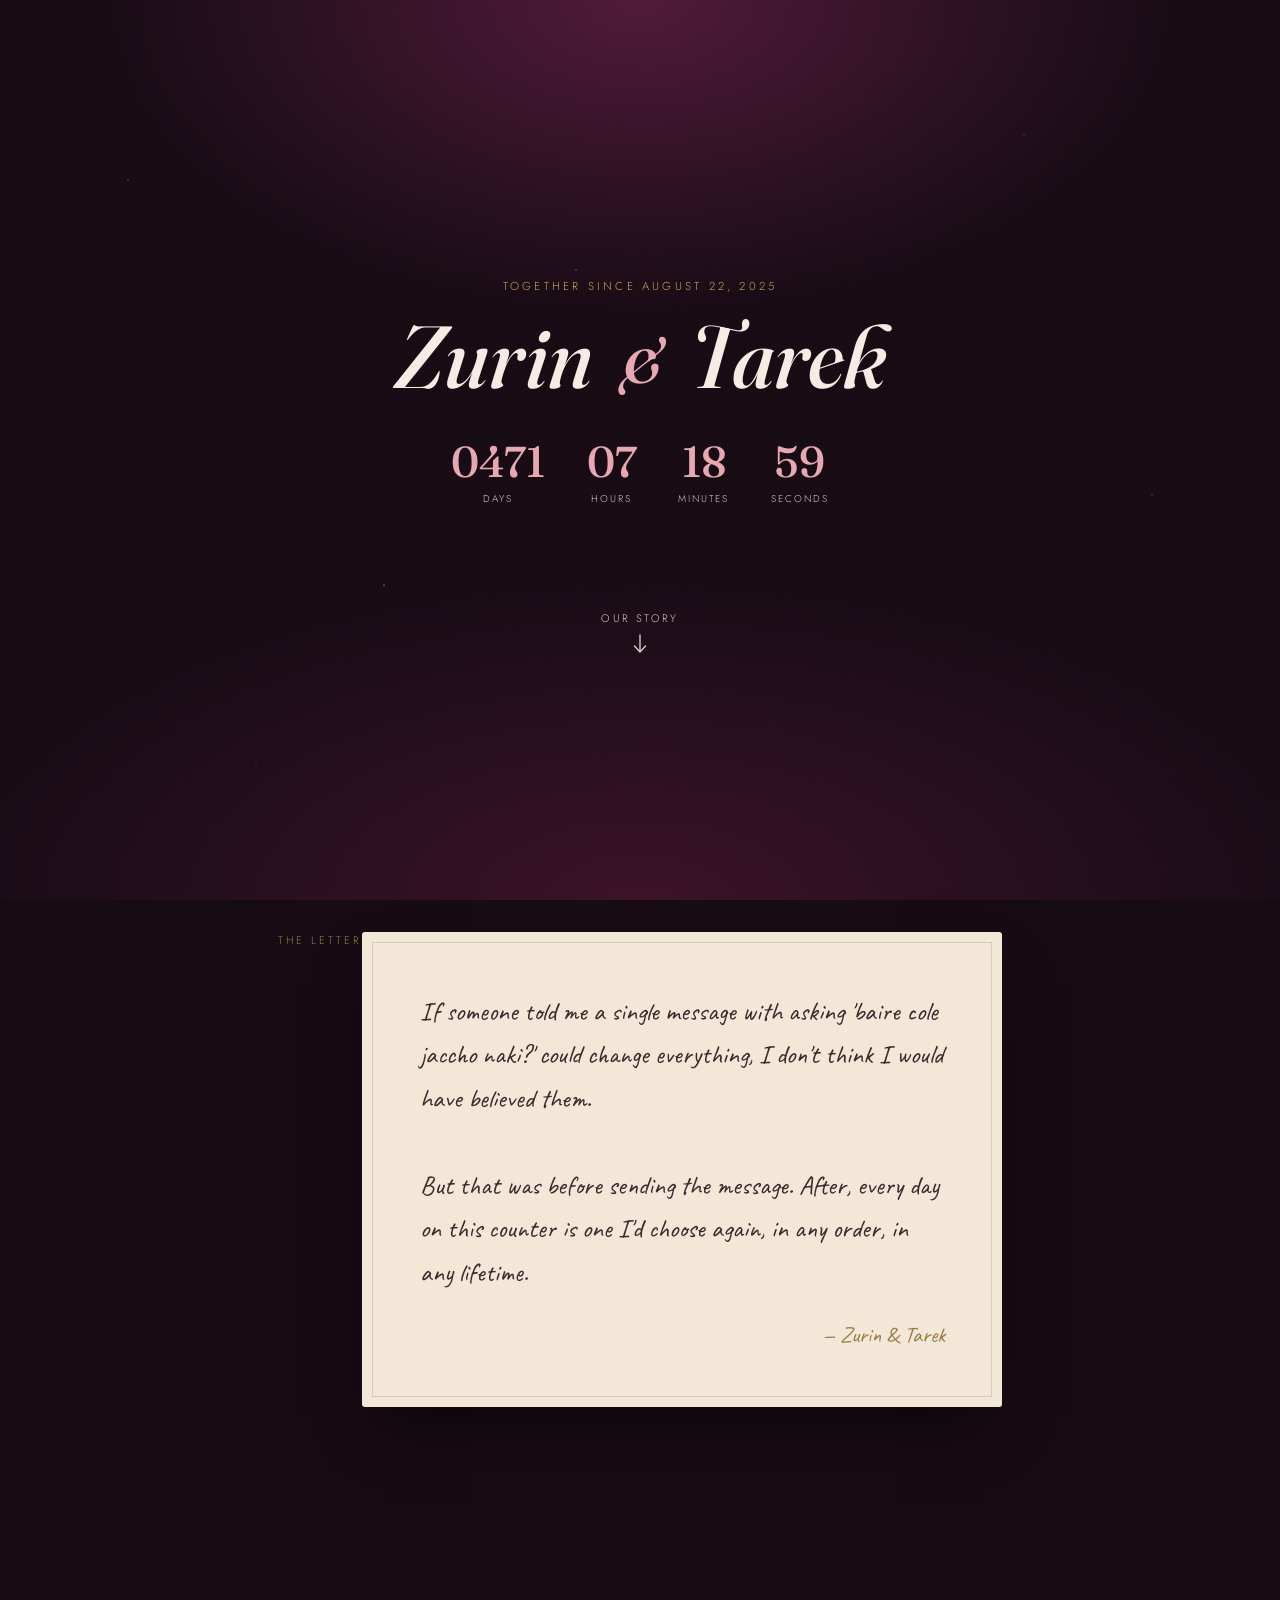
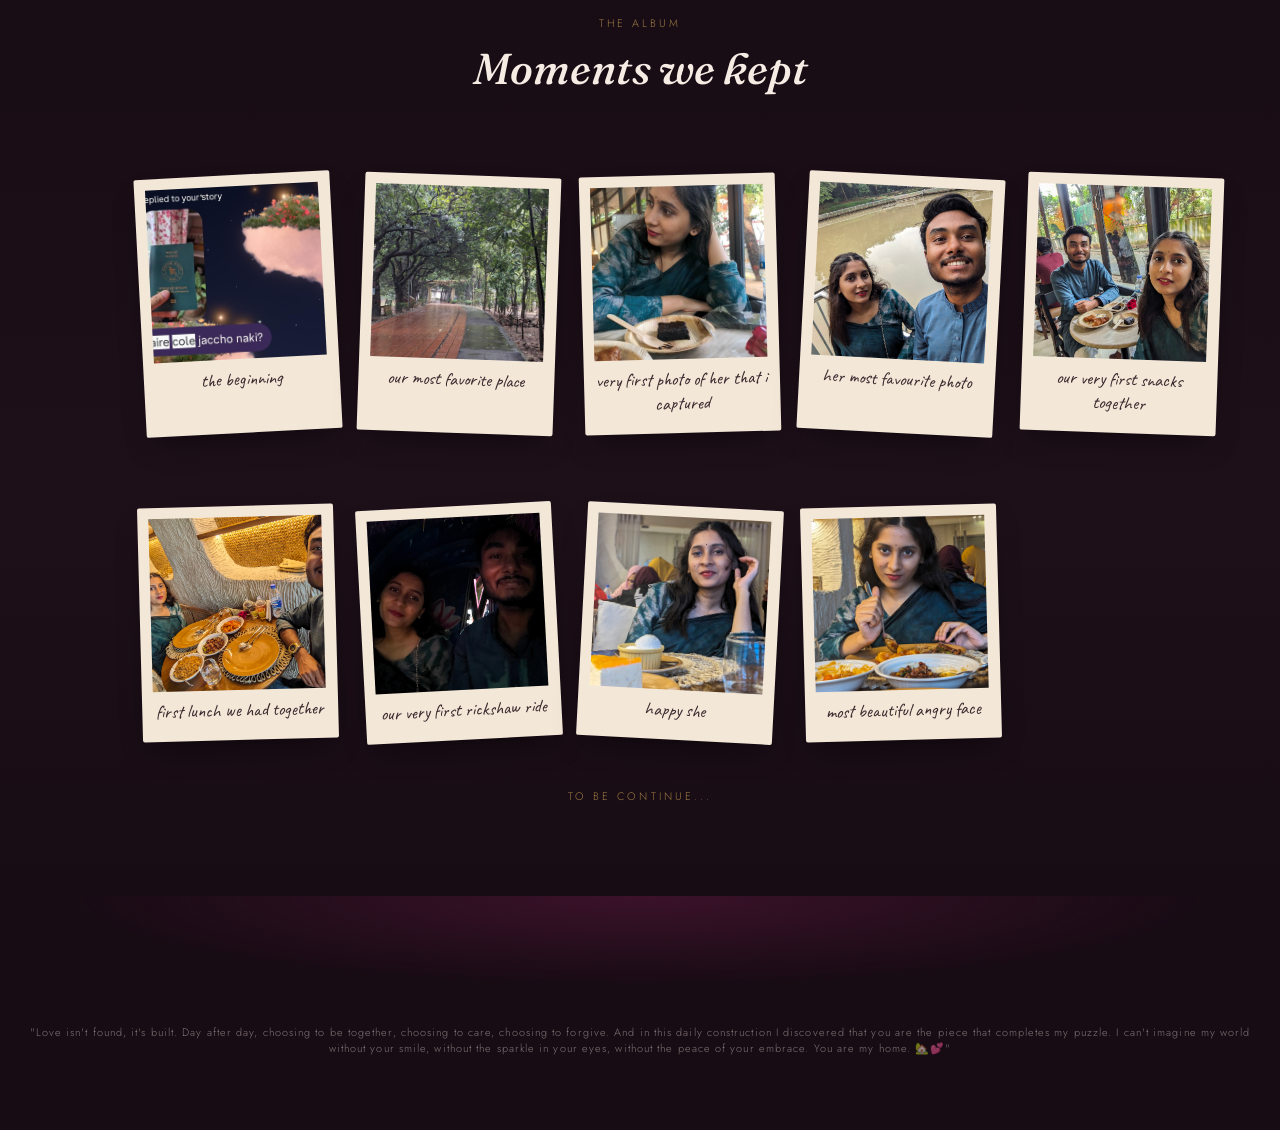
==== index.html @ 138b3806 "Update title and names in index.html" ====
<!doctype html>
<html lang="en">
<head>
<meta charset="UTF-8">
<meta name="viewport" content="width=device-width, initial-scale=1.0, viewport-fit=cover">
<title>Zurin &amp; Tarek — Our Story</title>
<meta name="description" content="">
<meta name="theme-color" content="#1B0E17">

<!-- Open Graph -->
<meta property="og:title" content="Zurin & Tarek — Our Story">
<meta property="og:description" content="">
<meta property="og:type" content="website">

<link rel="preconnect" href="https://fonts.googleapis.com">
<link rel="preconnect" href="https://fonts.gstatic.com" crossorigin>
<link href="https://fonts.googleapis.com/css2?family=Fraunces:ital,opsz,wght@0,9..144,300;0,9..144,500;0,9..144,600;1,9..144,500&family=Caveat:wght@500;600&family=Jost:wght@300;400;500;600&display=swap" rel="stylesheet">

<link rel="icon" href="data:image/svg+xml,<svg xmlns=%22http://www.w3.org/2000/svg%22 viewBox=%220 0 32 32%22><text y=%2224%22 font-size=%2224%22>💌</text></svg>">
<link rel="stylesheet" href="style.css">
</head>
<body>

<div class="grain" aria-hidden="true"></div>

<!-- ============ HERO ============ -->
<header class="hero" id="top">
  <div class="stars" aria-hidden="true"></div>

  <p class="eyebrow">together since <span id="startDateLabel">—</span></p>

  <h1 class="names">
    <span id="name1">Zurin</span>
    <span class="amp" aria-hidden="true">&amp;</span>
    <span id="name2">Tarek</span>
  </h1>

  <div class="counter" id="counter" aria-live="polite" aria-label="time together">
    <div class="counter-unit">
      <span class="counter-num" id="c-days">0000</span>
      <span class="counter-label">days</span>
    </div>
    <div class="counter-unit">
      <span class="counter-num" id="c-hours">00</span>
      <span class="counter-label">hours</span>
    </div>
    <div class="counter-unit">
      <span class="counter-num" id="c-mins">00</span>
      <span class="counter-label">minutes</span>
    </div>
    <div class="counter-unit">
      <span class="counter-num" id="c-secs">00</span>
      <span class="counter-label">seconds</span>
    </div>
  </div>

  <svg class="heartbeat" viewBox="0 0 600 60" preserveAspectRatio="none" aria-hidden="true">
    <path id="heartbeat-path" d="M0,30 L140,30 L165,30 L180,8 L200,52 L220,30 L245,30 L600,30" />
  </svg>

  <a href="#gallery" class="scroll-cue">
    <span>our story</span>
    <svg width="14" height="20" viewBox="0 0 14 20" fill="none" aria-hidden="true"><path d="M7 1v17M1.5 12L7 18l5.5-6" stroke="currentColor" stroke-width="1.4" stroke-linecap="round" stroke-linejoin="round"/></svg>
  </a>
</header>


<!-- ============ LETTER ============ -->
<section class="letter" id="letter">
  <p class="section-eyebrow">The letter</p>
  <div class="paper">
    <p class="handwritten" id="message">Loading our letter…</p>
    <p class="signoff">— <span id="name1b">Ava</span> &amp; <span id="name2b">Leo</span></p>
  </div>
</section>


<!-- ============ GALLERY ============ -->
<section class="gallery" id="gallery">
  <p class="section-eyebrow">The album</p>
  <h2 class="section-title">Moments we kept</h2>
  <div class="polaroids" id="polaroids"><!-- injected by script.js --></div>
  <p class="section-eyebrow">To be continue...</p>
</section>


<!-- ============ FOOTER / SHARE ============ -->
<footer class="footer" id="share">

  <button id="musicToggle" class="music-toggle" aria-pressed="false">
    <svg class="icon-note" width="16" height="16" viewBox="0 0 16 16" fill="none" aria-hidden="true"><path d="M6 12.5a2 2 0 1 1 0-4 2 2 0 0 1 0 4Zm0 0V3l7-1.5v8" stroke="currentColor" stroke-width="1.3" stroke-linecap="round" stroke-linejoin="round"/><circle cx="12" cy="8" r="2" stroke="currentColor" stroke-width="1.3"/></svg>
    <span id="musicToggleLabel">play our song</span>
  </button>
  <audio id="bgm" loop preload="none"></audio>

  <p class="credit">"Love isn't found, it's built. Day after day, choosing to be together, choosing to care, choosing to forgive. And in this daily construction I discovered that you are the piece that completes my puzzle. I can't imagine my world without your smile, without the sparkle in your eyes, without the peace of your embrace. You are my home. 🏡💕"</p>
</footer>

<!-- lightbox -->
<div class="lightbox" id="lightbox" role="dialog" aria-modal="true" aria-hidden="true">
  <button class="lightbox-close" id="lightboxClose" aria-label="Close photo">&times;</button>
  <img id="lightboxImg" src="" alt="">
  <p id="lightboxCaption"></p>
</div>

<script src="https://cdnjs.cloudflare.com/ajax/libs/qrcodejs/1.0.0/qrcode.min.js"></script>
<script src="script.js"></script>
</body>
</html>
---- style.css ----
/* ============================================================
   Design tokens
   ============================================================ */
:root{
  --bg-deep:   #170B14;
  --bg-wine:   #3B1229;
  --bg-wine-2: #501A38;
  --rose:      #E8A7B0;
  --rose-dim:  #C98A93;
  --gold:      #C9A15A;
  --gold-dim:  #9C7C43;
  --pulse:     #C1435B;
  --cream:     #F6ECE4;
  --cream-dim: #D9C9C1;
  --paper:     #F3E7D8;
  --paper-ink: #3A2A2E;

  --display: 'Fraunces', 'Iowan Old Style', serif;
  --hand:    'Caveat', cursive;
  --body:    'Jost', 'Helvetica Neue', sans-serif;

  --max: 880px;
}

*{ box-sizing: border-box; }
html{ scroll-behavior: smooth; }

body{
  margin: 0;
  background: var(--bg-deep);
  color: var(--cream);
  font-family: var(--body);
  font-weight: 300;
  -webkit-font-smoothing: antialiased;
  overflow-x: hidden;
}

a{ color: inherit; }

::selection{ background: var(--pulse); color: var(--cream); }

:focus-visible{
  outline: 2px solid var(--gold);
  outline-offset: 3px;
}

/* subtle film grain overlay */
.grain{
  position: fixed; inset: 0; pointer-events: none; z-index: 999;
  opacity: .035; mix-blend-mode: overlay;
  background-image: url("data:image/svg+xml,%3Csvg xmlns='http://www.w3.org/2000/svg' width='120' height='120'%3E%3Cfilter id='n'%3E%3CfeTurbulence type='fractalNoise' baseFrequency='0.9' numOctaves='2' stitchTiles='stitch'/%3E%3C/filter%3E%3Crect width='100%25' height='100%25' filter='url(%23n)'/%3E%3C/svg%3E");
}

/* ============================================================
   Hero
   ============================================================ */
.hero{
  position: relative;
  min-height: 100svh;
  display: flex;
  flex-direction: column;
  align-items: center;
  justify-content: center;
  text-align: center;
  padding: 6rem 1.5rem 4rem;
  background:
    radial-gradient(60% 50% at 50% 0%, var(--bg-wine-2) 0%, transparent 70%),
    radial-gradient(90% 60% at 50% 100%, var(--bg-wine) 0%, transparent 60%),
    var(--bg-deep);
  overflow: hidden;
}

.stars{
  position: absolute; inset: 0;
  background-image:
    radial-gradient(1px 1px at 10% 20%, rgba(246,236,228,.55), transparent),
    radial-gradient(1px 1px at 80% 15%, rgba(246,236,228,.4), transparent),
    radial-gradient(1.5px 1.5px at 30% 65%, rgba(246,236,228,.5), transparent),
    radial-gradient(1px 1px at 60% 80%, rgba(246,236,228,.35), transparent),
    radial-gradient(1px 1px at 90% 55%, rgba(246,236,228,.45), transparent),
    radial-gradient(1.5px 1.5px at 45% 30%, rgba(246,236,228,.4), transparent),
    radial-gradient(1px 1px at 20% 85%, rgba(246,236,228,.3), transparent),
    radial-gradient(1px 1px at 70% 40%, rgba(246,236,228,.4), transparent);
  background-repeat: repeat;
  background-size: 100% 100%;
  opacity: .8;
}

.eyebrow{
  font-family: var(--body);
  font-size: .72rem;
  letter-spacing: .28em;
  text-transform: uppercase;
  color: var(--gold);
  margin: 0 0 1.1rem;
  z-index: 1;
}

.names{
  font-family: var(--display);
  font-weight: 500;
  font-style: italic;
  font-size: clamp(2.6rem, 8vw, 5.5rem);
  line-height: 1.02;
  margin: 0 0 2.4rem;
  color: var(--cream);
  z-index: 1;
}
.names .amp{
  display: inline-block;
  margin: 0 .22em;
  color: var(--rose);
  font-size: .7em;
  vertical-align: .08em;
}

.counter{
  display: flex;
  gap: clamp(1rem, 4vw, 2.6rem);
  z-index: 1;
  margin-bottom: 1.4rem;
}
.counter-unit{ display: flex; flex-direction: column; align-items: center; }
.counter-num{
  font-family: var(--display);
  font-variant-numeric: tabular-nums;
  font-weight: 500;
  font-size: clamp(1.6rem, 5vw, 2.7rem);
  color: var(--rose);
  line-height: 1;
}
.counter-label{
  margin-top: .5rem;
  font-size: .62rem;
  letter-spacing: .2em;
  text-transform: uppercase;
  color: var(--cream-dim);
}

.heartbeat{
  width: min(560px, 90vw);
  height: 40px;
  z-index: 1;
  margin-bottom: 2.6rem;
}
.heartbeat path{
  fill: none;
  stroke: var(--pulse);
  stroke-width: 1.6;
  stroke-linecap: round;
  stroke-linejoin: round;
  stroke-dasharray: 900;
  stroke-dashoffset: 900;
  animation: pulse-draw 3.4s linear infinite;
  filter: drop-shadow(0 0 5px rgba(193,67,91,.55));
}
@keyframes pulse-draw{
  0%   { stroke-dashoffset: 900; opacity: .25; }
  8%   { opacity: 1; }
  55%  { stroke-dashoffset: 0; opacity: 1; }
  70%  { opacity: .25; }
  100% { stroke-dashoffset: 0; opacity: .25; }
}

.scroll-cue{
  z-index: 1;
  display: inline-flex;
  flex-direction: column;
  align-items: center;
  gap: .5rem;
  text-decoration: none;
  color: var(--cream-dim);
  font-size: .68rem;
  letter-spacing: .22em;
  text-transform: uppercase;
  transition: color .25s ease;
}
.scroll-cue:hover{ color: var(--rose); }
.scroll-cue svg{ animation: bob 2.2s ease-in-out infinite; }
@keyframes bob{
  0%,100%{ transform: translateY(0); }
  50%{ transform: translateY(5px); }
}

/* ============================================================
   Section shared bits
   ============================================================ */
.section-eyebrow{
  text-align: center;
  font-size: .68rem;
  letter-spacing: .28em;
  text-transform: uppercase;
  color: var(--gold-dim);
  margin: 0 0 .7rem;
}
.section-title{
  text-align: center;
  font-family: var(--display);
  font-style: italic;
  font-weight: 500;
  font-size: clamp(1.8rem, 4.2vw, 2.7rem);
  margin: 0 0 3rem;
  color: var(--cream);
}
.section-title.small{ margin-bottom: 2.2rem; }

/* ============================================================
   Gallery — polaroids
   ============================================================ */
.gallery{
  padding: 6rem 1.5rem 5rem;
  background: linear-gradient(180deg, var(--bg-deep), #1E1019 60%, var(--bg-deep));
}

.polaroids{
  max-width: 1080px;
  margin: 0 auto;
  display: grid;
  grid-template-columns: repeat(auto-fit, minmax(190px, 1fr));
  gap: 2.6rem 1.6rem;
  padding: 1rem 0 2rem;
}

.polaroid{
  background: var(--paper);
  padding: .7rem .7rem 1.1rem;
  border-radius: 2px;
  box-shadow: 0 14px 30px -12px rgba(0,0,0,.55);
  cursor: pointer;
  transform: rotate(var(--r, -2deg));
  transition: transform .35s ease, box-shadow .35s ease;
  border: none;
  font: inherit;
  display: block;
  width: 100%;
}
.polaroid:hover, .polaroid:focus-visible{
  transform: rotate(0deg) translateY(-6px) scale(1.03);
  box-shadow: 0 24px 40px -14px rgba(0,0,0,.65);
}
.polaroid img{
  width: 100%;
  aspect-ratio: 1 / 1;
  object-fit: cover;
  display: block;
}
.polaroid figcaption{
  font-family: var(--hand);
  font-size: 1.15rem;
  color: var(--paper-ink);
  text-align: center;
  padding-top: .5rem;
}
.polaroid:nth-child(3n+1){ --r: -3deg; }
.polaroid:nth-child(3n+2){ --r: 2deg; }
.polaroid:nth-child(3n)  { --r: -1.5deg; }
.polaroid:nth-child(4n)  { --r: 3deg; }

/* ============================================================
   Letter
   ============================================================ */
.letter{
  padding: 2rem 1.5rem 7rem;
  display: flex;
  justify-content: center;
}
.paper{
  max-width: 640px;
  width: 100%;
  background: var(--paper);
  color: var(--paper-ink);
  padding: clamp(2.2rem, 5vw, 3.6rem);
  border-radius: 3px;
  position: relative;
  box-shadow: 0 30px 60px -20px rgba(0,0,0,.55);
}
.paper::before{
  content: "";
  position: absolute; inset: 10px;
  border: 1px solid rgba(58,42,46,.15);
  pointer-events: none;
}
.handwritten{
  font-family: var(--hand);
  font-size: clamp(1.3rem, 2.6vw, 1.65rem);
  line-height: 1.65;
  margin: 0 0 1.6rem;
  white-space: pre-line;
}
.signoff{
  font-family: var(--hand);
  font-size: 1.4rem;
  text-align: right;
  margin: 0;
  color: var(--gold-dim);
}

/* ============================================================
   Footer / share
   ============================================================ */
.footer{
  padding: 5rem 1.5rem 4rem;
  text-align: center;
  background: radial-gradient(70% 60% at 50% 0%, var(--bg-wine) 0%, transparent 65%), var(--bg-deep);
}

.qr-wrap{
  display: inline-block;
  background: var(--cream);
  padding: 14px;
  border-radius: 8px;
  margin-bottom: 2.2rem;
  box-shadow: 0 20px 40px -18px rgba(0,0,0,.6);
}
#qrcode img{ display: block; }

.music-toggle{
  display: inline-flex;
  align-items: center;
  gap: .55rem;
  background: transparent;
  border: 1px solid var(--gold-dim);
  color: var(--cream);
  font-family: var(--body);
  font-size: .78rem;
  letter-spacing: .12em;
  text-transform: uppercase;
  padding: .8rem 1.5rem;
  border-radius: 999px;
  cursor: pointer;
  transition: background .25s ease, border-color .25s ease;
}
.music-toggle:hover{ background: rgba(201,161,90,.12); border-color: var(--gold); }
.music-toggle[aria-pressed="true"] .icon-note{ color: var(--rose); }
.music-toggle[aria-pressed="true"] .icon-note circle{
  animation: spin 3s linear infinite;
  transform-origin: 12px 8px;
}
@keyframes spin{ to{ transform: rotate(360deg); } }

.credit{
  margin-top: 3rem;
  font-size: .68rem;
  letter-spacing: .1em;
  color: var(--cream-dim);
  opacity: .55;
}

/* ============================================================
   Lightbox
   ============================================================ */
.lightbox{
  position: fixed; inset: 0;
  background: rgba(10,5,9,.94);
  display: flex; flex-direction: column;
  align-items: center; justify-content: center;
  gap: 1rem;
  padding: 2rem;
  z-index: 1000;
  opacity: 0; visibility: hidden;
  transition: opacity .3s ease;
}
.lightbox.open{ opacity: 1; visibility: visible; }
.lightbox img{
  max-width: min(90vw, 640px);
  max-height: 72vh;
  object-fit: contain;
  box-shadow: 0 30px 60px -20px rgba(0,0,0,.7);
  border-radius: 3px;
}
.lightbox p{
  font-family: var(--hand);
  font-size: 1.3rem;
  color: var(--cream);
}
.lightbox-close{
  position: absolute;
  top: 1.4rem; right: 1.6rem;
  background: none; border: none;
  color: var(--cream);
  font-size: 2.2rem;
  line-height: 1;
  cursor: pointer;
}

/* ============================================================
   Motion & accessibility
   ============================================================ */
@media (prefers-reduced-motion: reduce){
  html{ scroll-behavior: auto; }
  .heartbeat path, .scroll-cue svg, .music-toggle[aria-pressed="true"] .icon-note circle{
    animation: none !important;
  }
}

@media (max-width: 640px){
  .counter{ gap: .9rem; }
  .polaroids{ grid-template-columns: repeat(2, 1fr); }
}
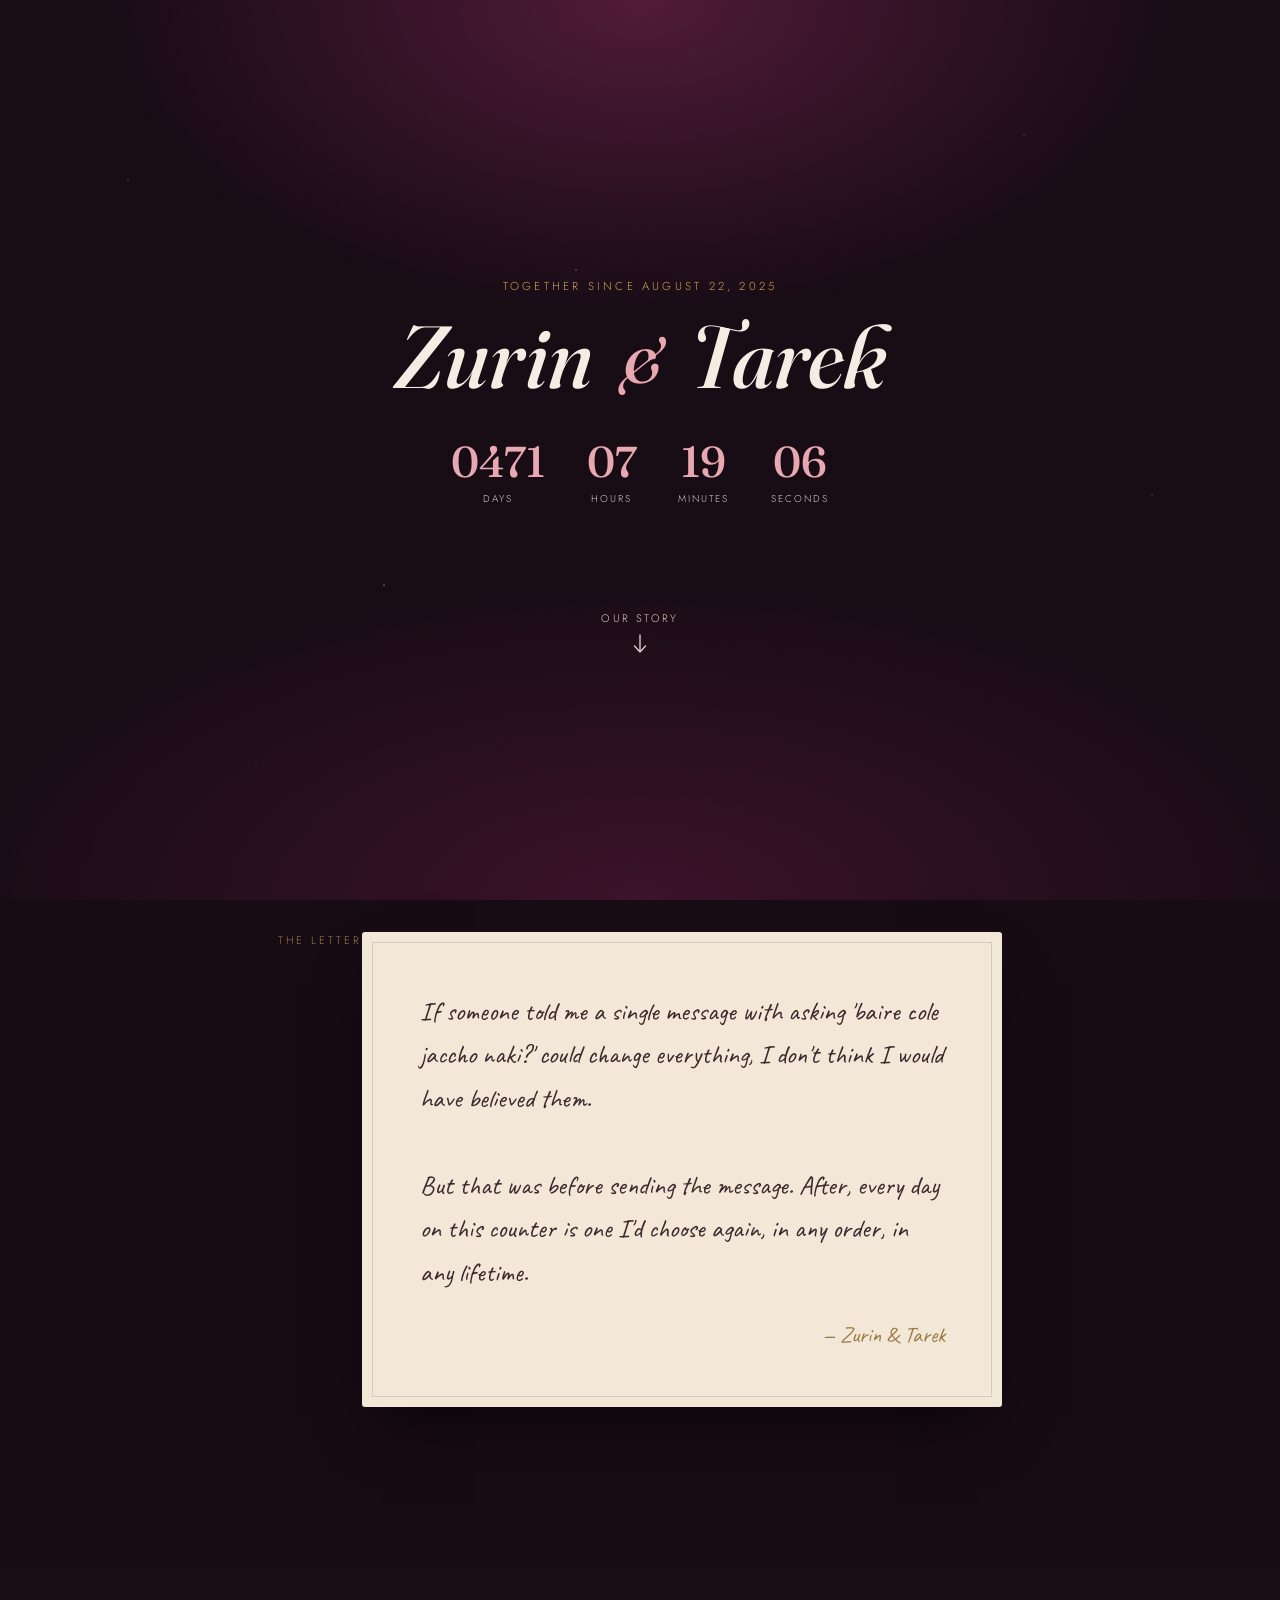
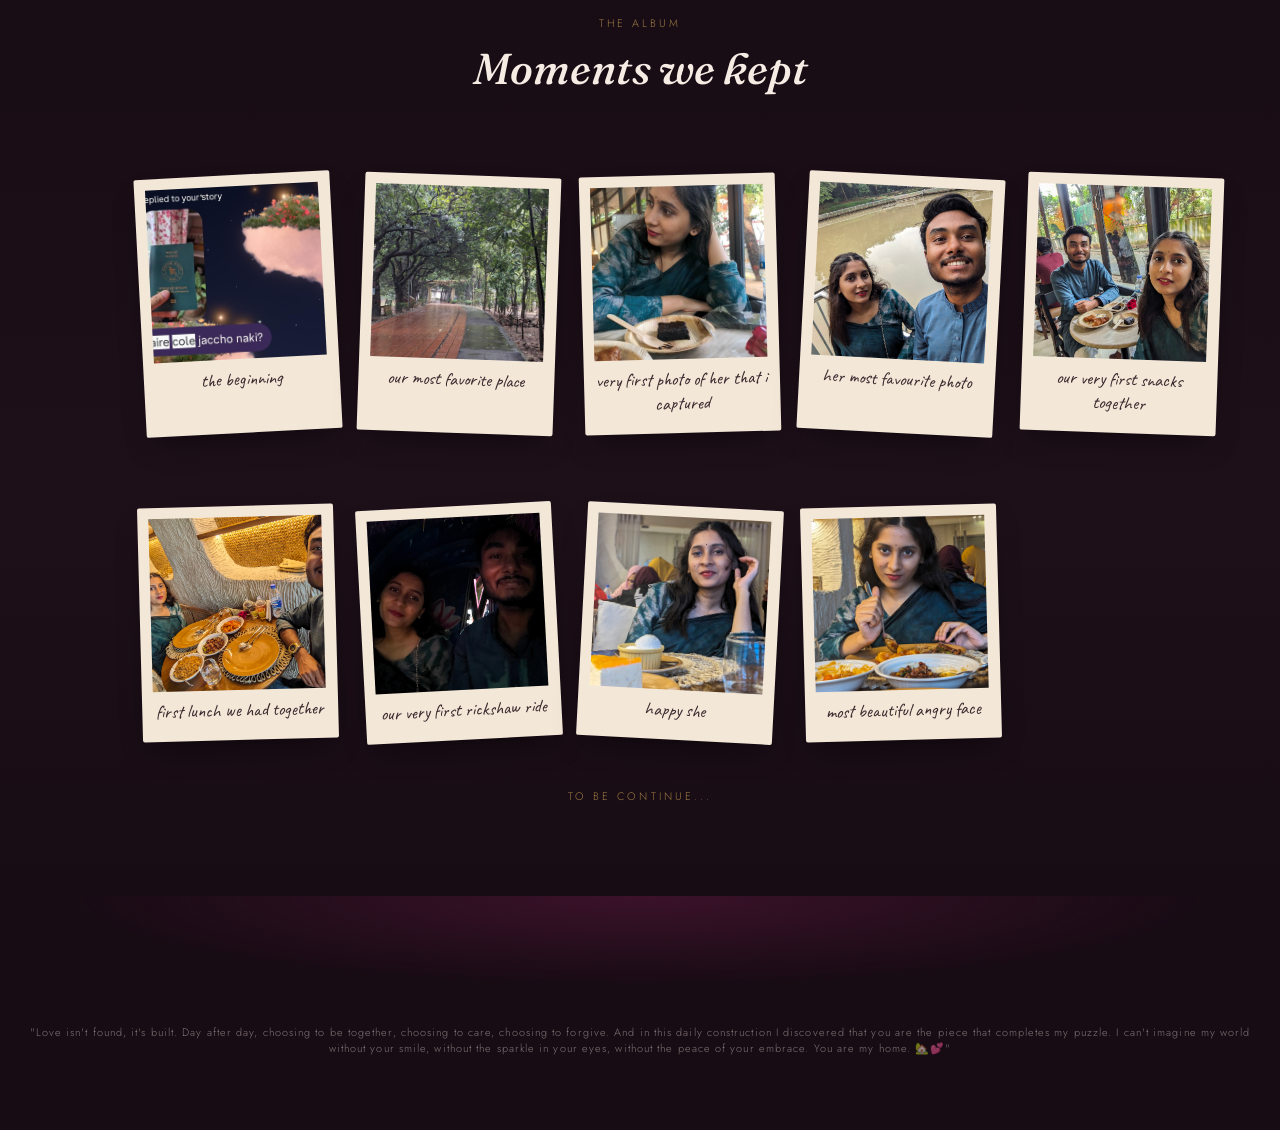
==== commit e6fa1e9a: "Update index.html" ====
--- a/index.html
+++ b/index.html
@@ -4,12 +4,12 @@
 <meta charset="UTF-8">
 <meta name="viewport" content="width=device-width, initial-scale=1.0, viewport-fit=cover">
 <title>Zurin &amp; Tarek — Our Story</title>
-<meta name="description" content="">
+<meta name="description" content="A digital keepsake of our journey, from day one to right now.">
 <meta name="theme-color" content="#1B0E17">
 
 <!-- Open Graph -->
 <meta property="og:title" content="Zurin & Tarek — Our Story">
-<meta property="og:description" content="">
+<meta property="og:description" content="A digital keepsake of our journey, from day one to right now.">
 <meta property="og:type" content="website">
 
 <link rel="preconnect" href="https://fonts.googleapis.com">
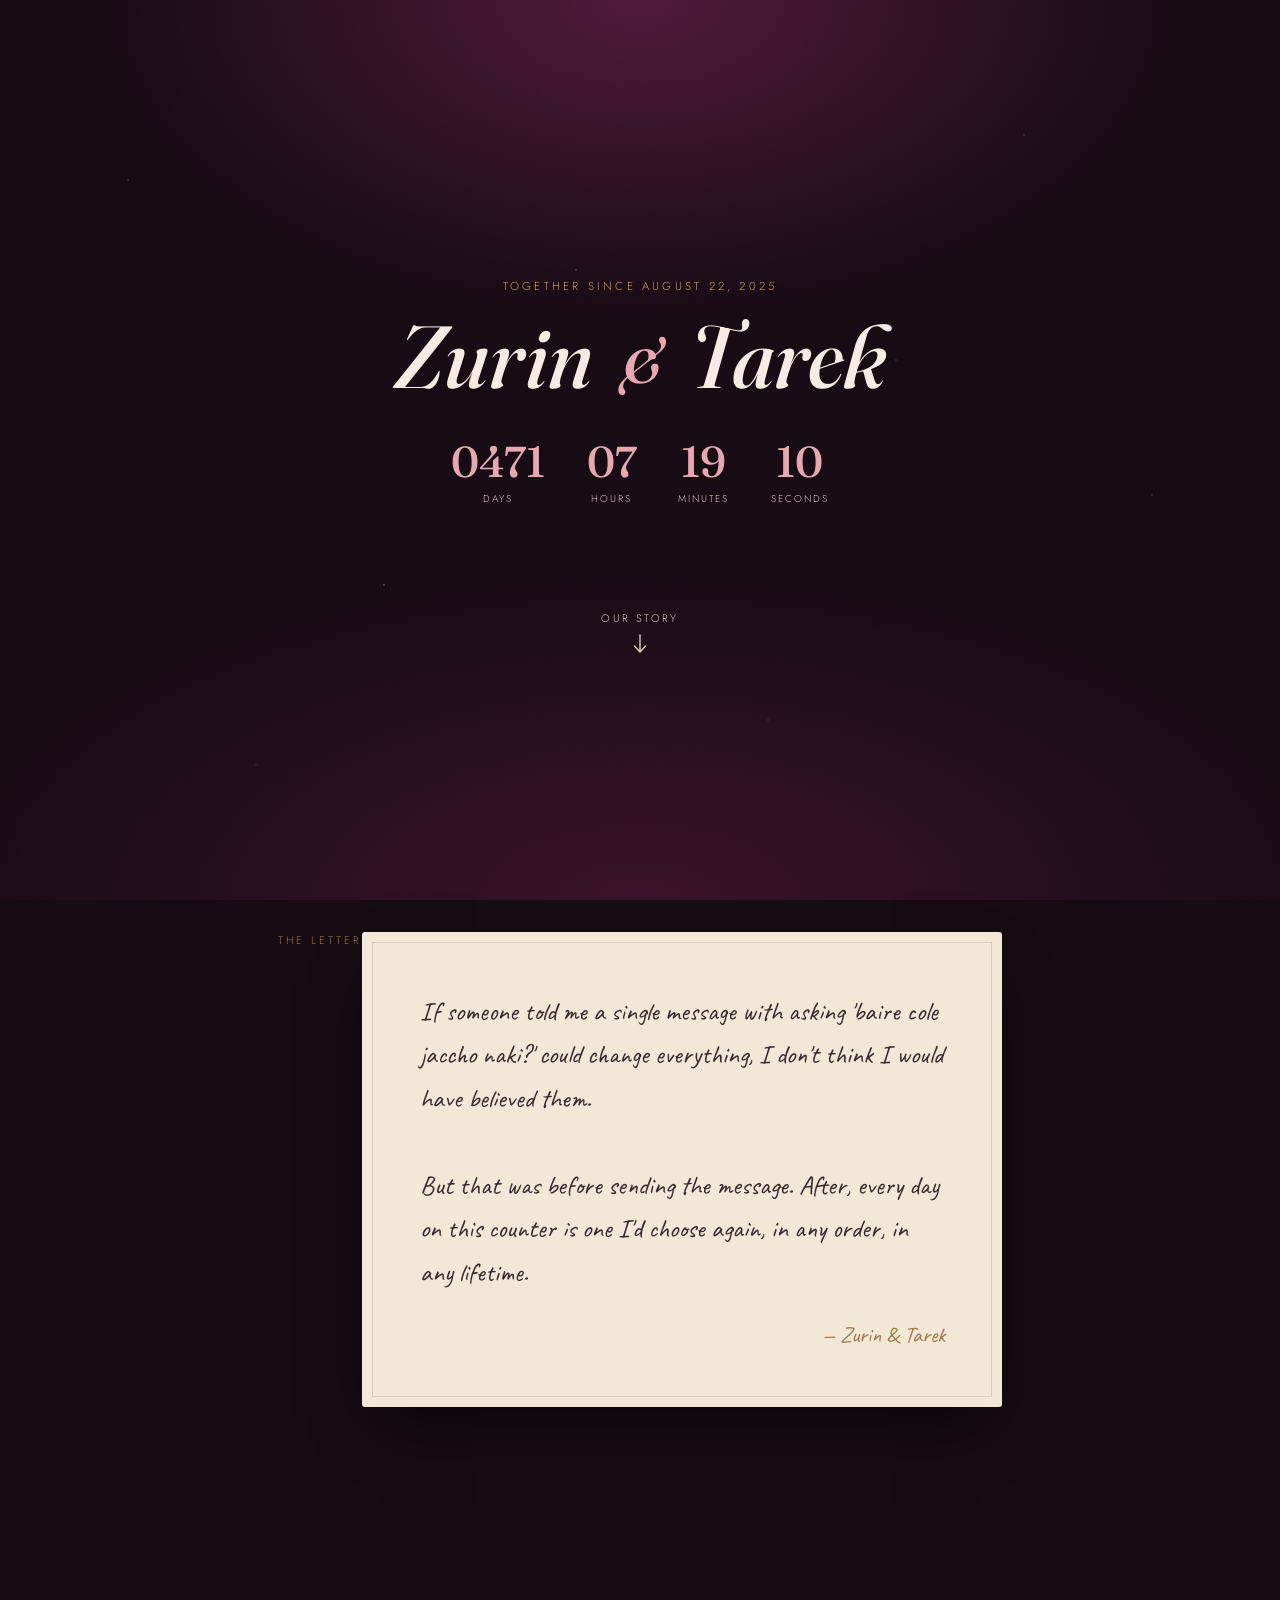
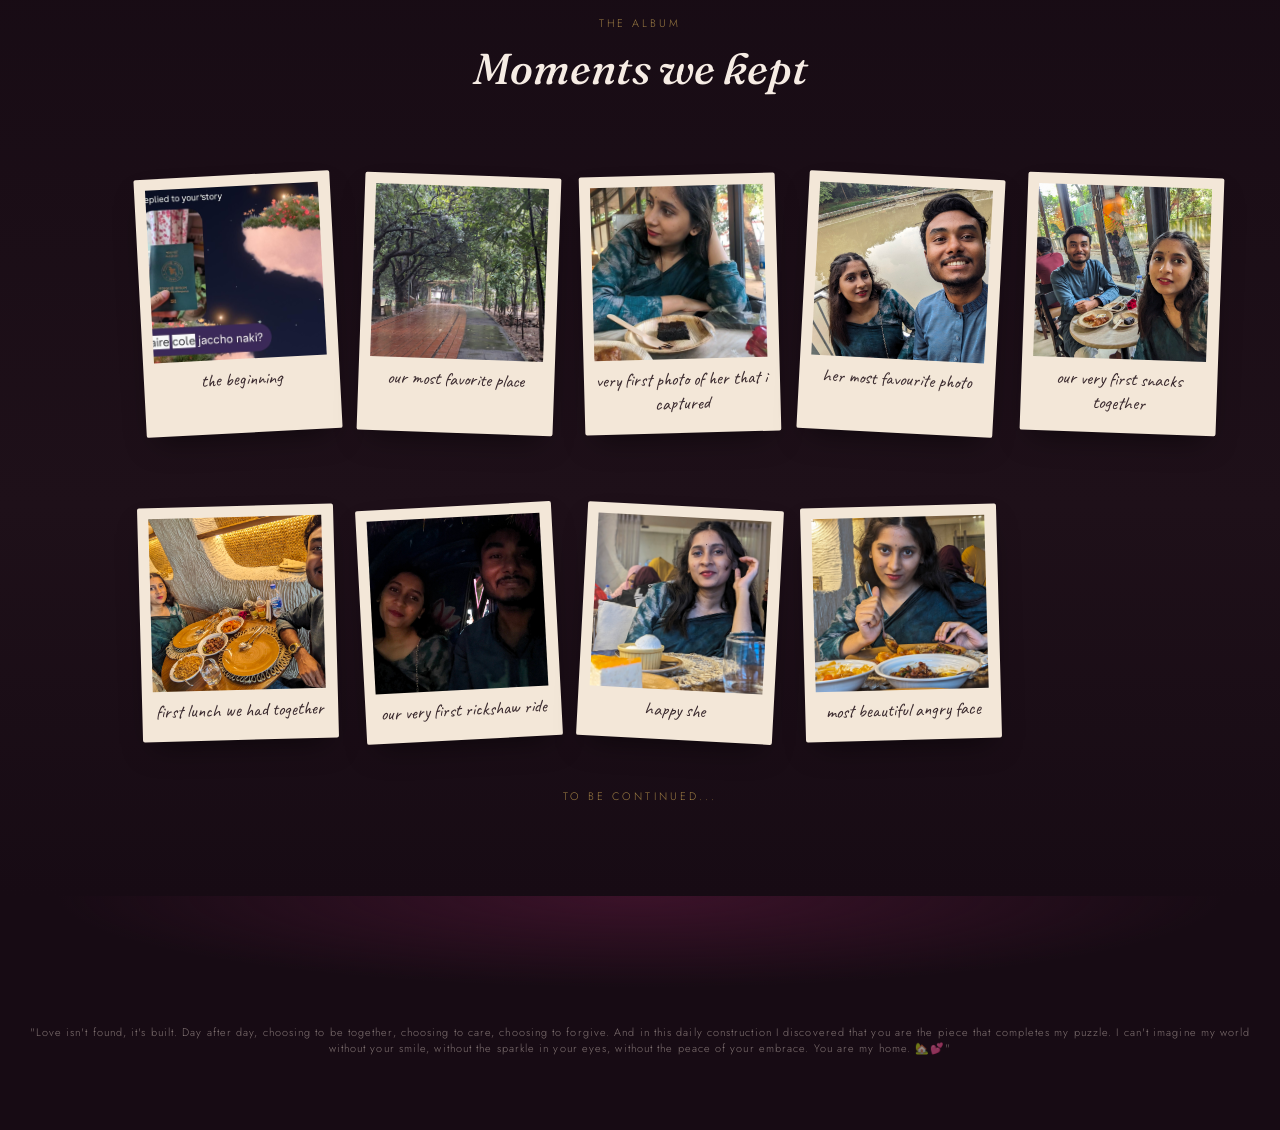
==== commit 127e765a: "Update index.html" ====
--- a/index.html
+++ b/index.html
@@ -80,7 +80,7 @@
   <p class="section-eyebrow">The album</p>
   <h2 class="section-title">Moments we kept</h2>
   <div class="polaroids" id="polaroids"><!-- injected by script.js --></div>
-  <p class="section-eyebrow">To be continue...</p>
+  <p class="section-eyebrow">To be continued...</p>
 </section>
 
 
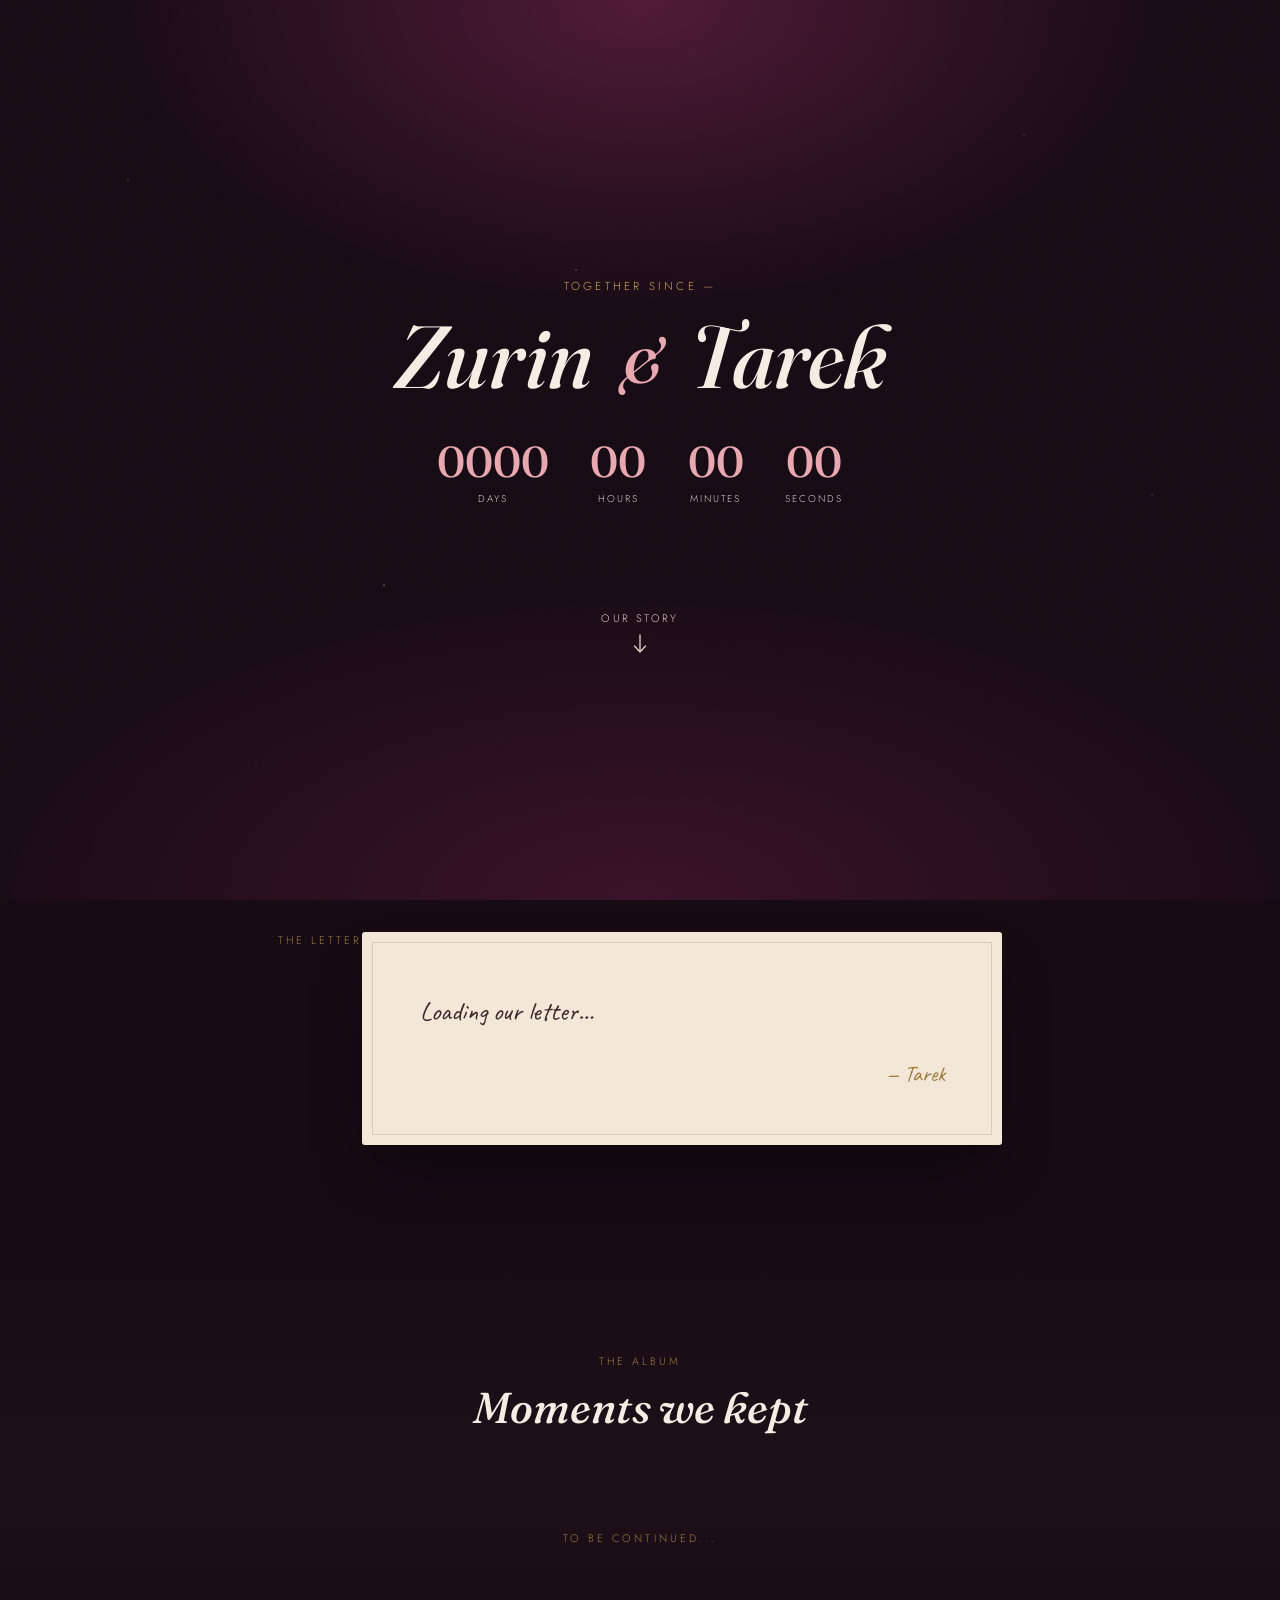
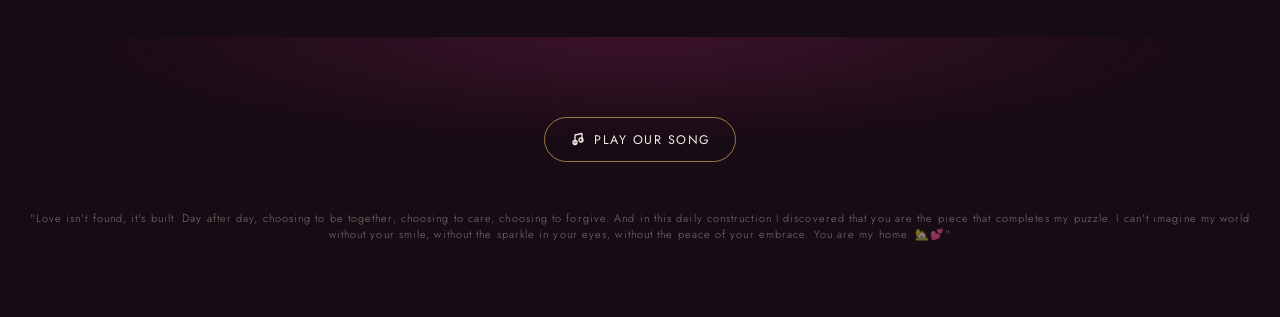
==== commit 342d5a30: "Update index.html" ====
--- a/index.html
+++ b/index.html
@@ -70,7 +70,7 @@
   <p class="section-eyebrow">The letter</p>
   <div class="paper">
     <p class="handwritten" id="message">Loading our letter…</p>
-    <p class="signoff">— <span id="name1b">Ava</span> &amp; <span id="name2b">Leo</span></p>
+    <p class="signoff">— <span id="name2b">Tarek</span></p>
   </div>
 </section>
 
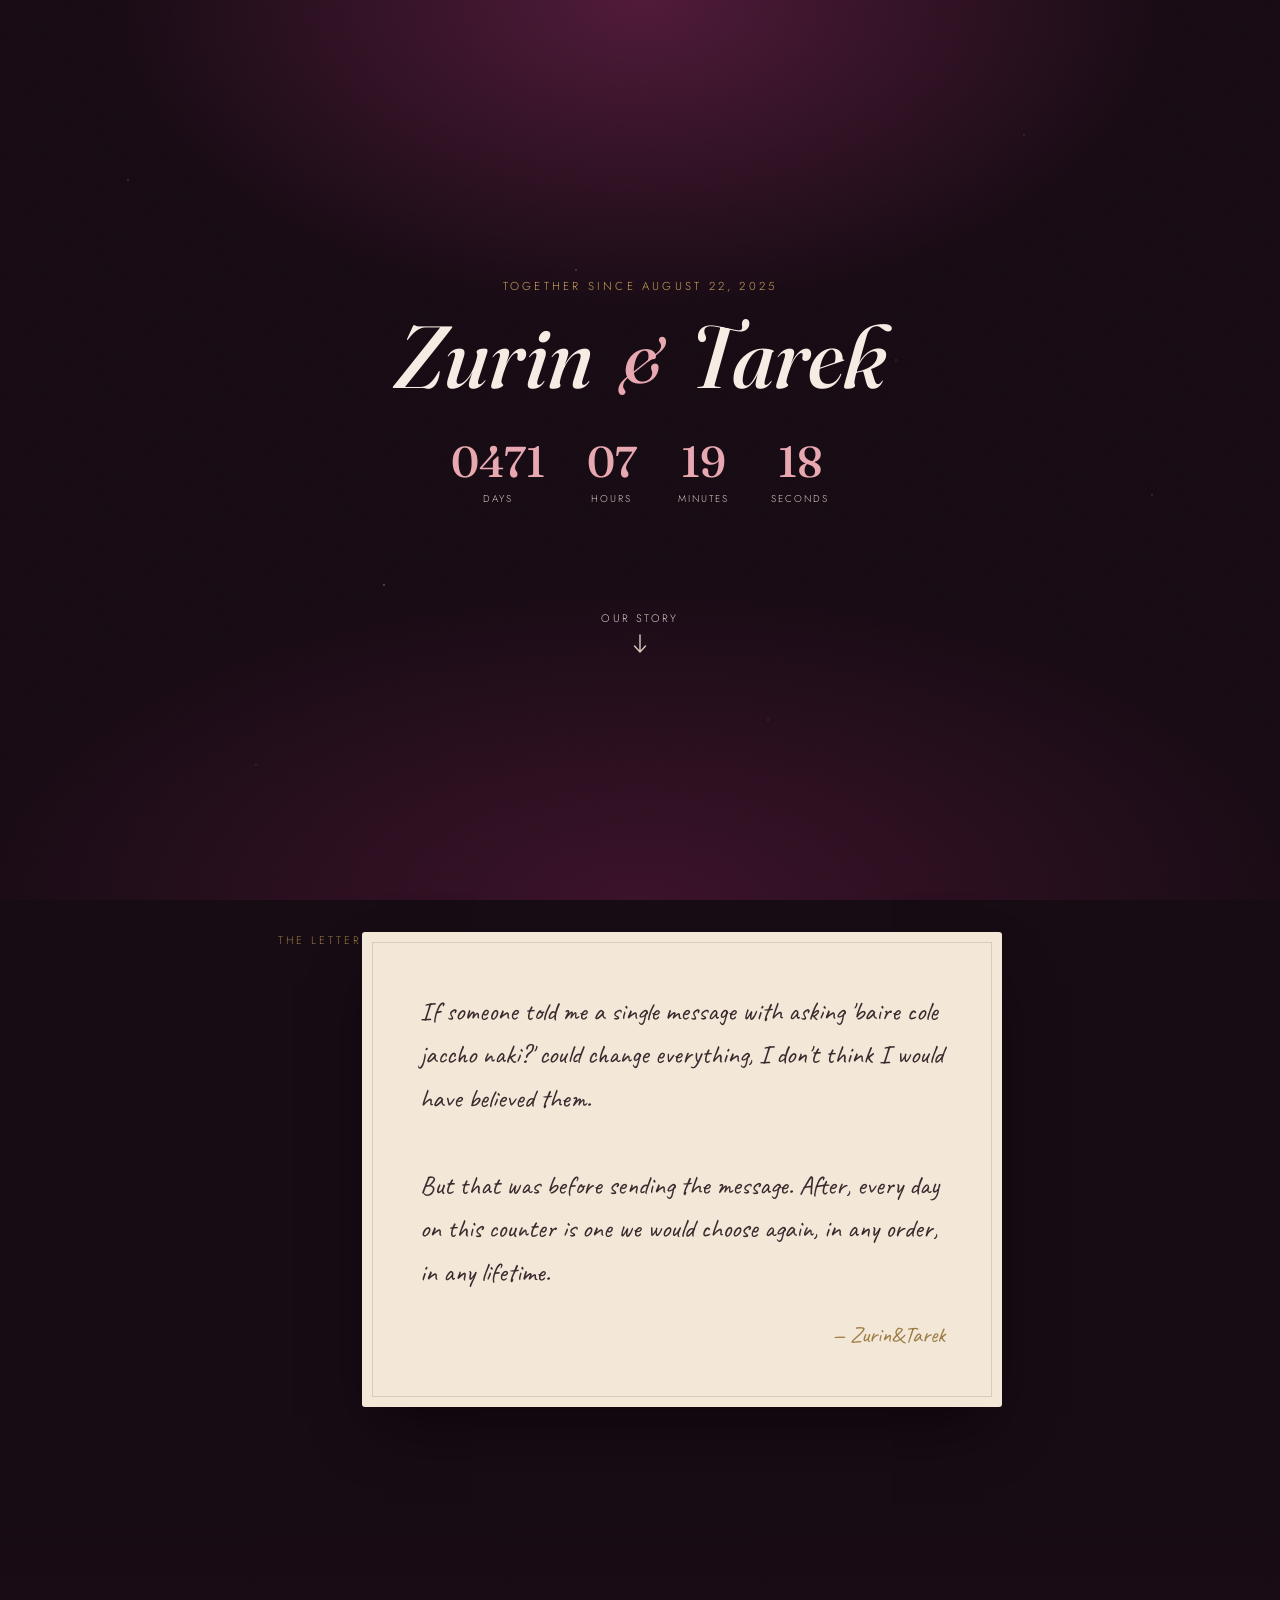
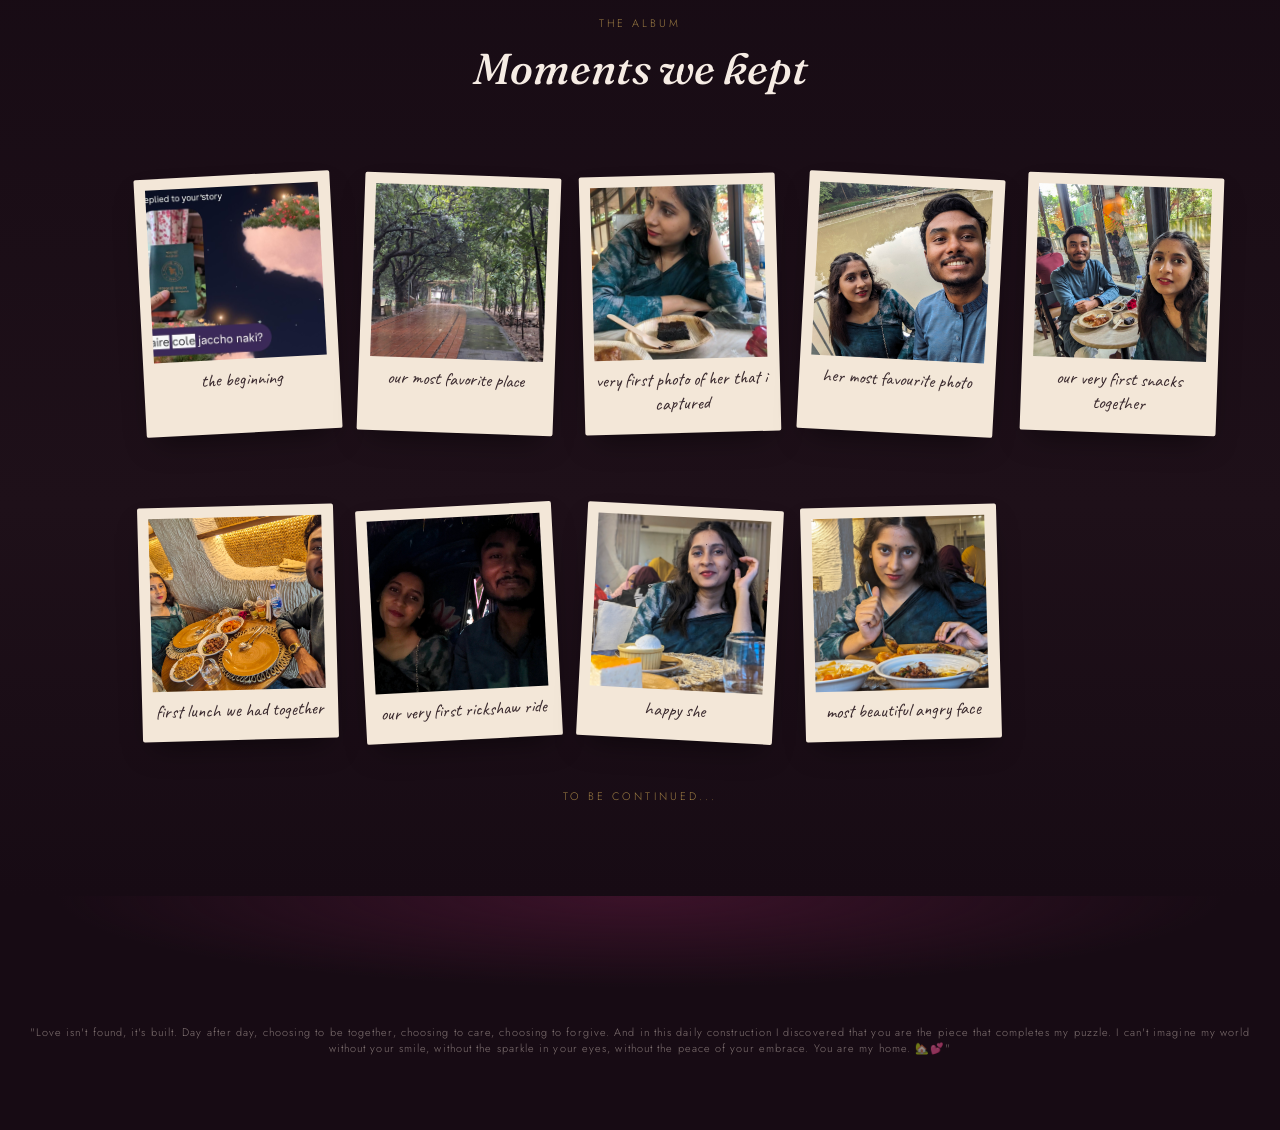
==== commit 667efa2d: "Update index.html" ====
--- a/index.html
+++ b/index.html
@@ -70,7 +70,7 @@
   <p class="section-eyebrow">The letter</p>
   <div class="paper">
     <p class="handwritten" id="message">Loading our letter…</p>
-    <p class="signoff">— <span id="name2b">Tarek</span></p>
+    <p class="signoff">— <span id="name1b">Zurin</span>&amp;<span id="name2b">Tarek</span></p>
   </div>
 </section>
 
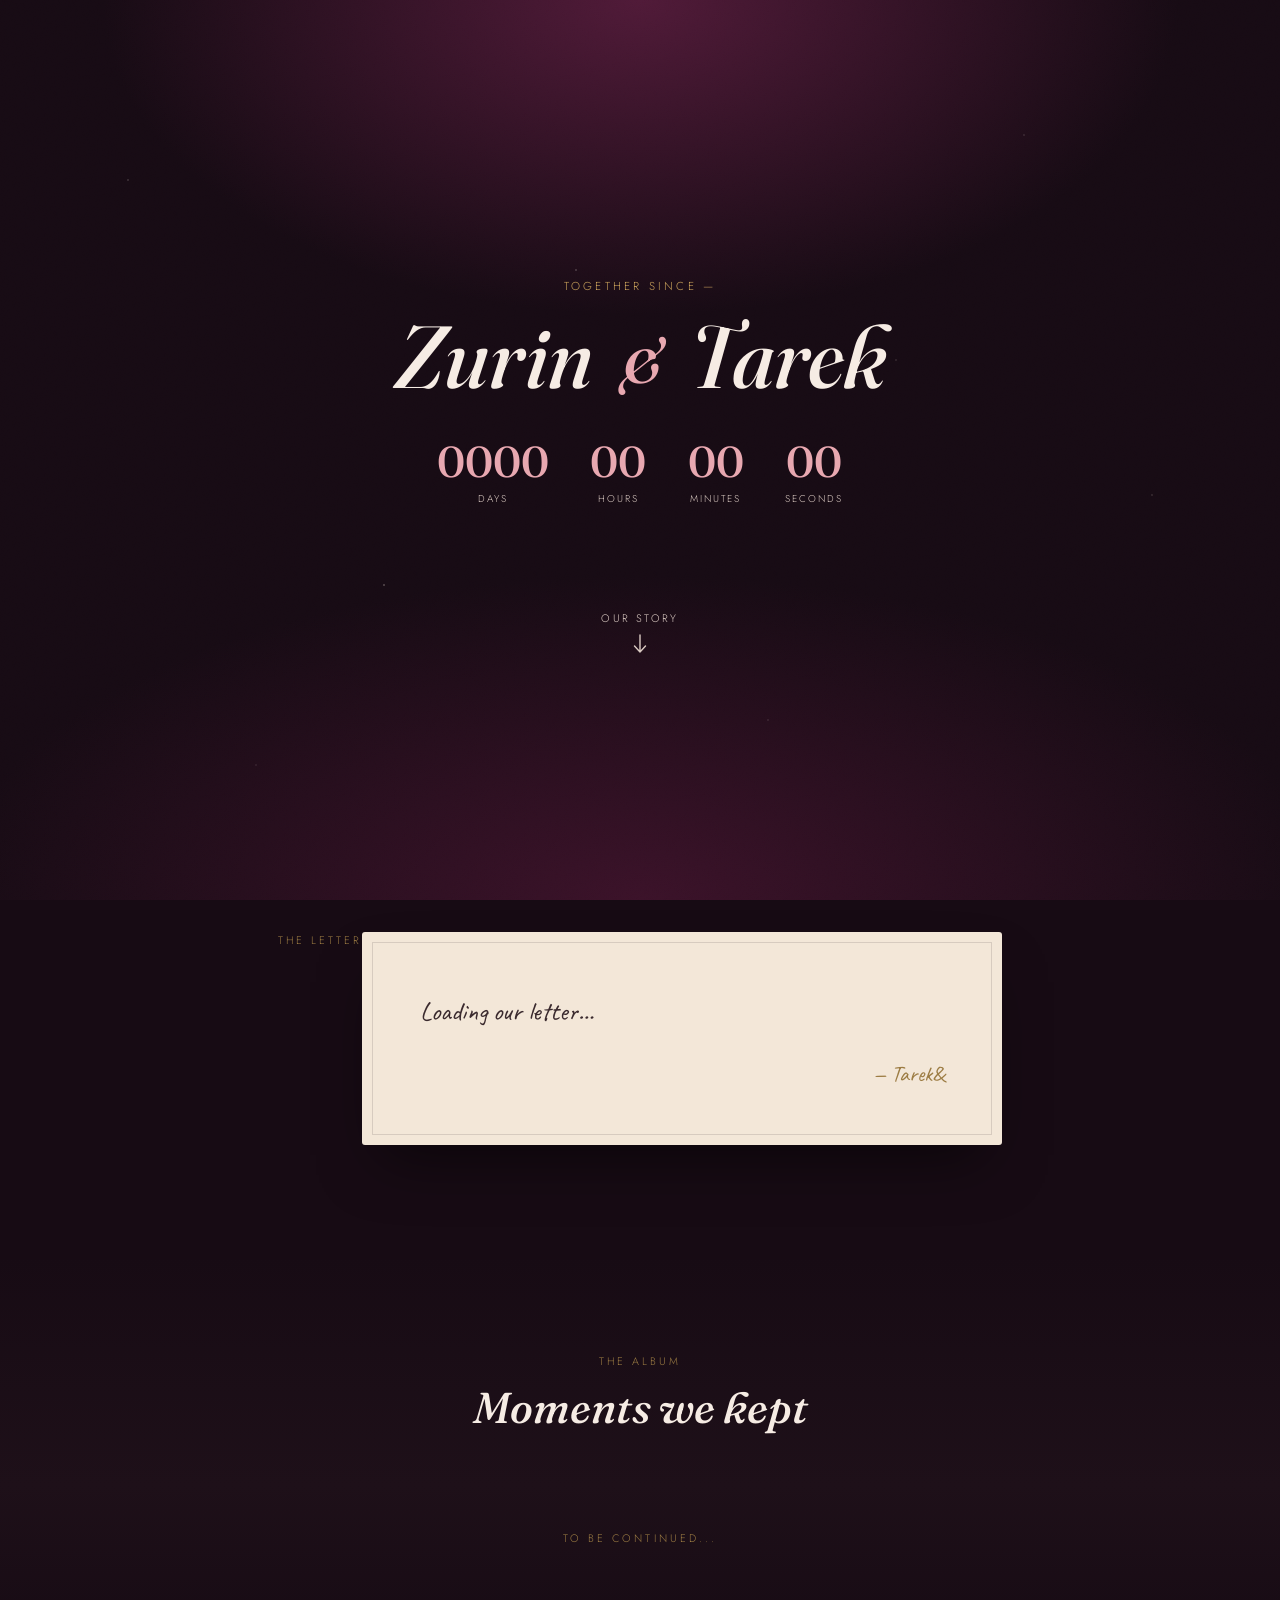
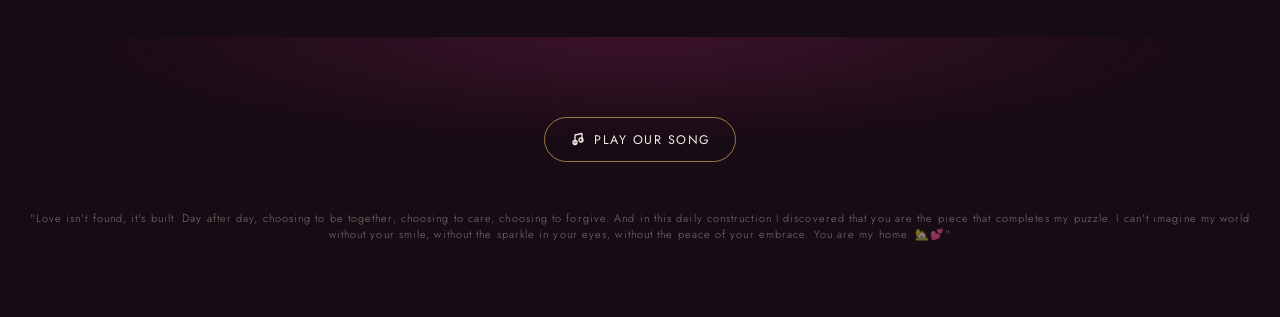
==== commit 2466197b: "Update index.html" ====
--- a/index.html
+++ b/index.html
@@ -70,7 +70,7 @@
   <p class="section-eyebrow">The letter</p>
   <div class="paper">
     <p class="handwritten" id="message">Loading our letter…</p>
-    <p class="signoff">— <span id="name1b">Zurin</span>&amp;<span id="name2b">Tarek</span></p>
+    <p class="signoff">— <span id="name2b">Tarek</span>&amp;<span id=""></span></p>
   </div>
 </section>
 
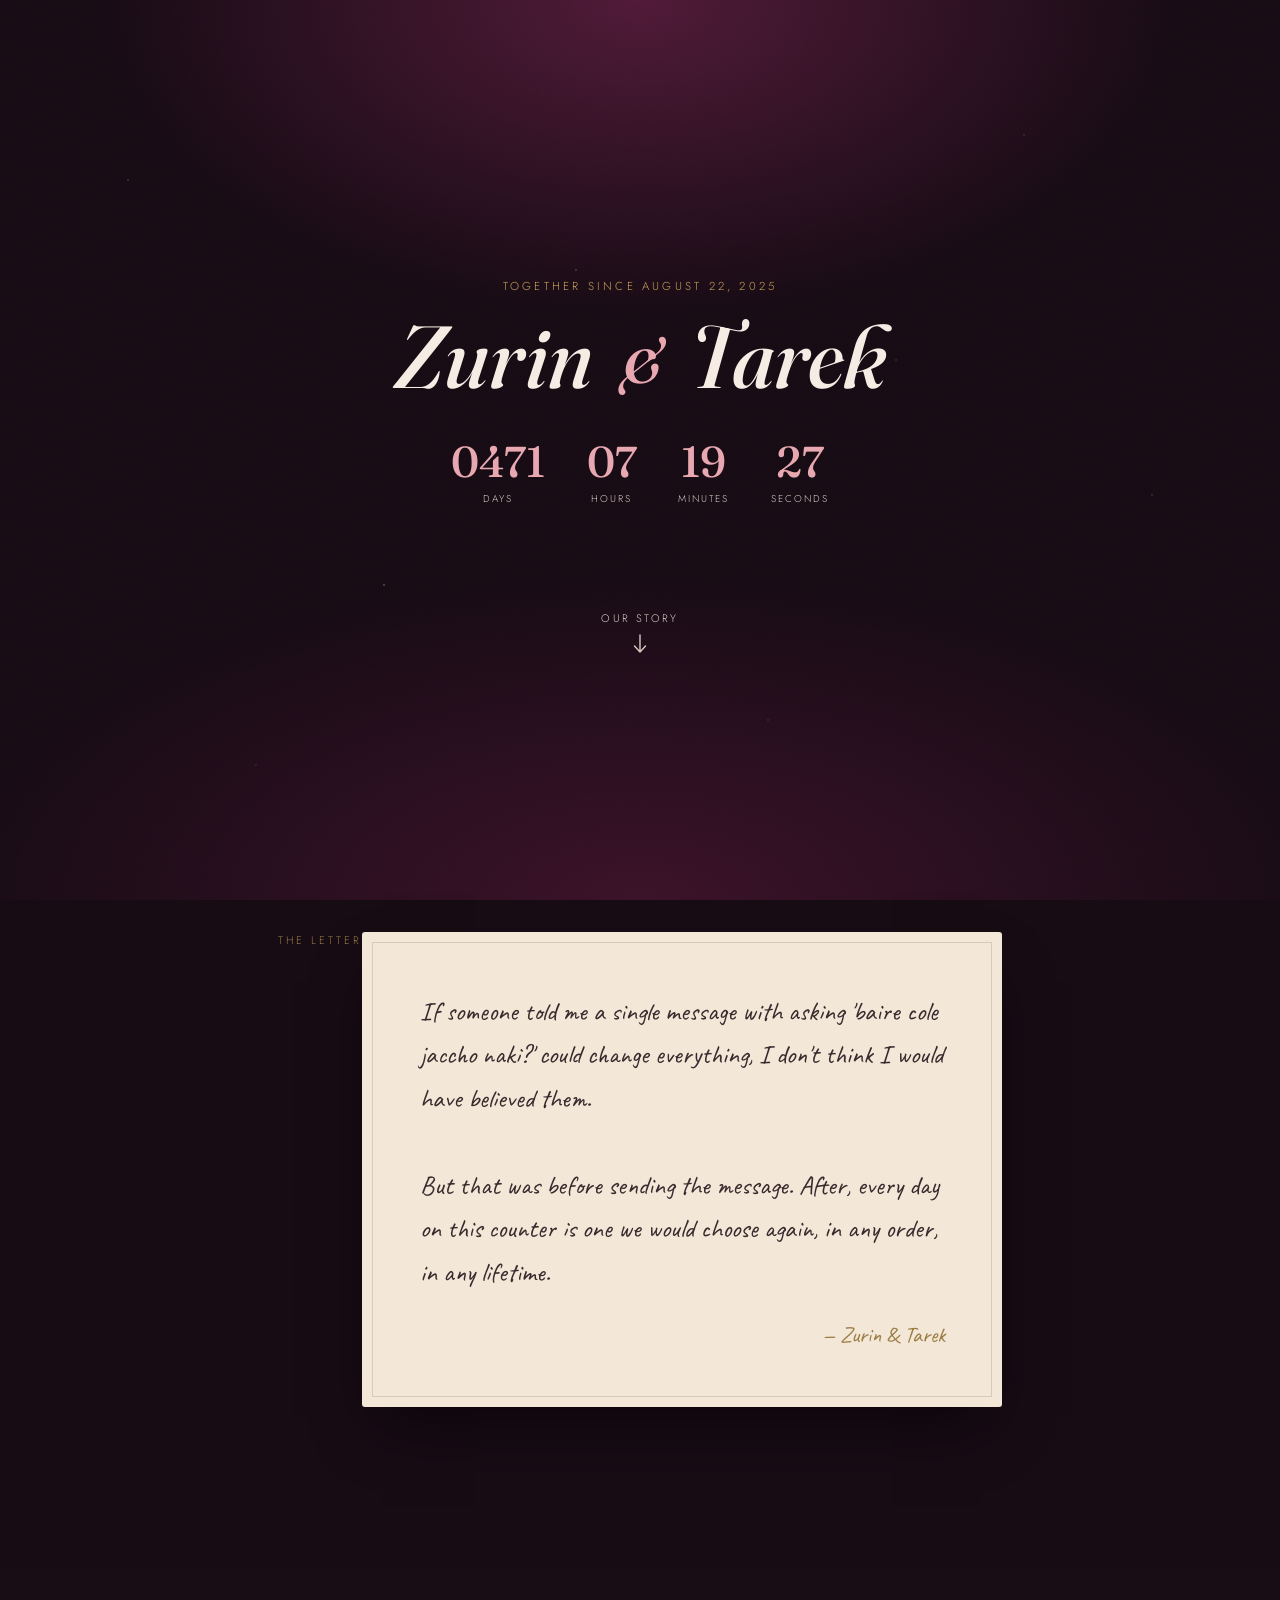
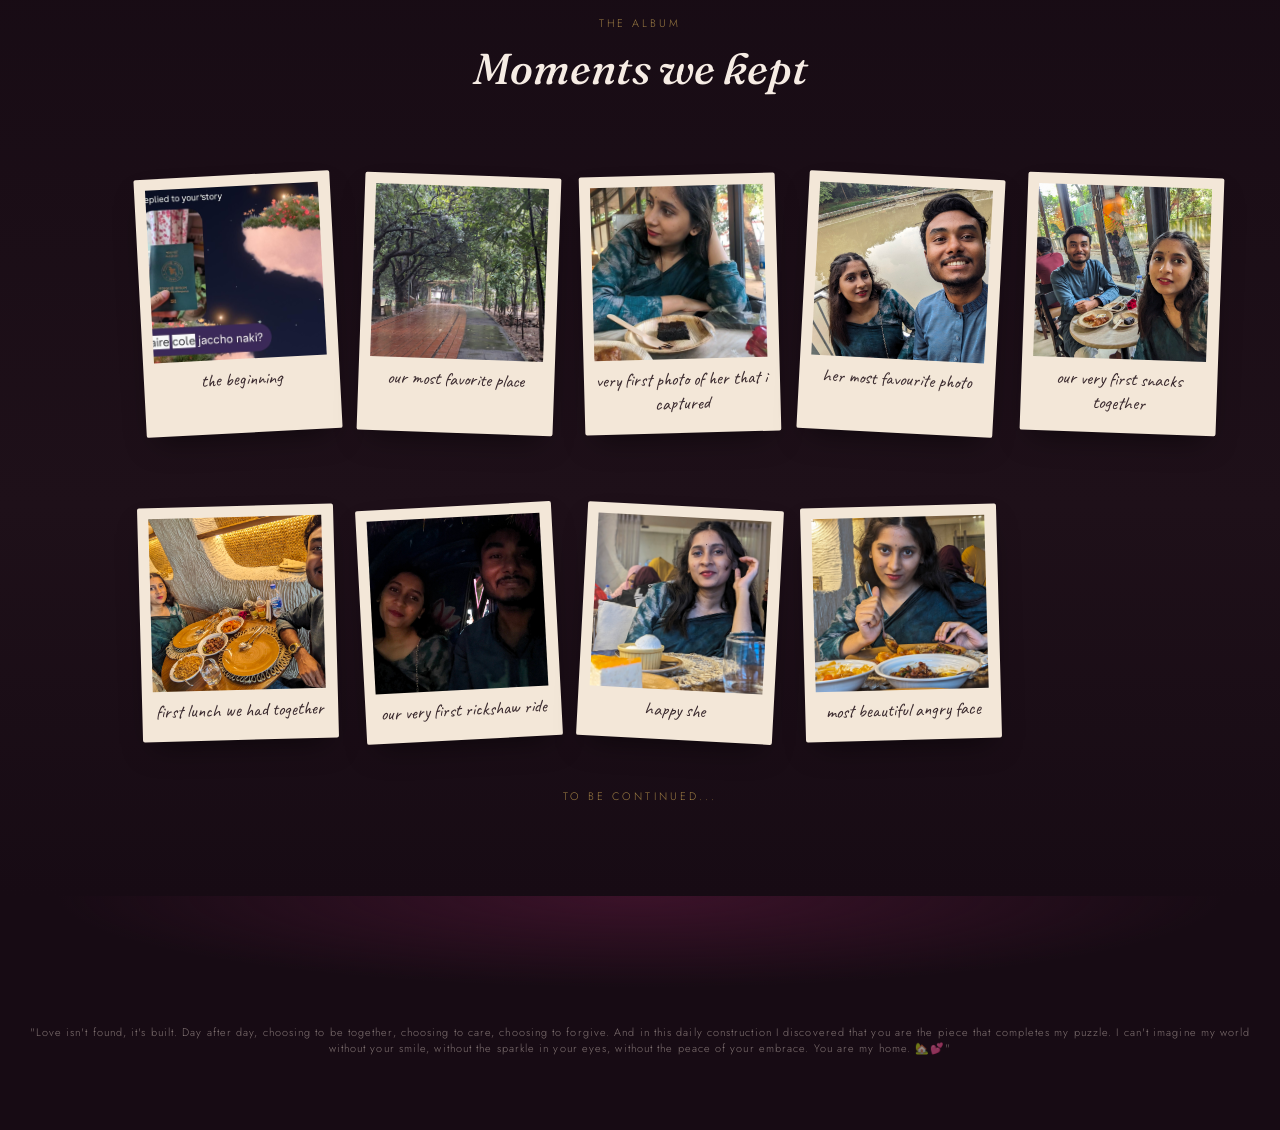
==== commit c9585752: "Update signoff names in the letter section" ====
--- a/index.html
+++ b/index.html
@@ -70,7 +70,7 @@
   <p class="section-eyebrow">The letter</p>
   <div class="paper">
     <p class="handwritten" id="message">Loading our letter…</p>
-    <p class="signoff">— <span id="name2b">Tarek</span>&amp;<span id=""></span></p>
+    <p class="signoff">— <span id="name1b">Zurin</span> &amp; <span id="name2b">Tarek</span></p>
   </div>
 </section>
 
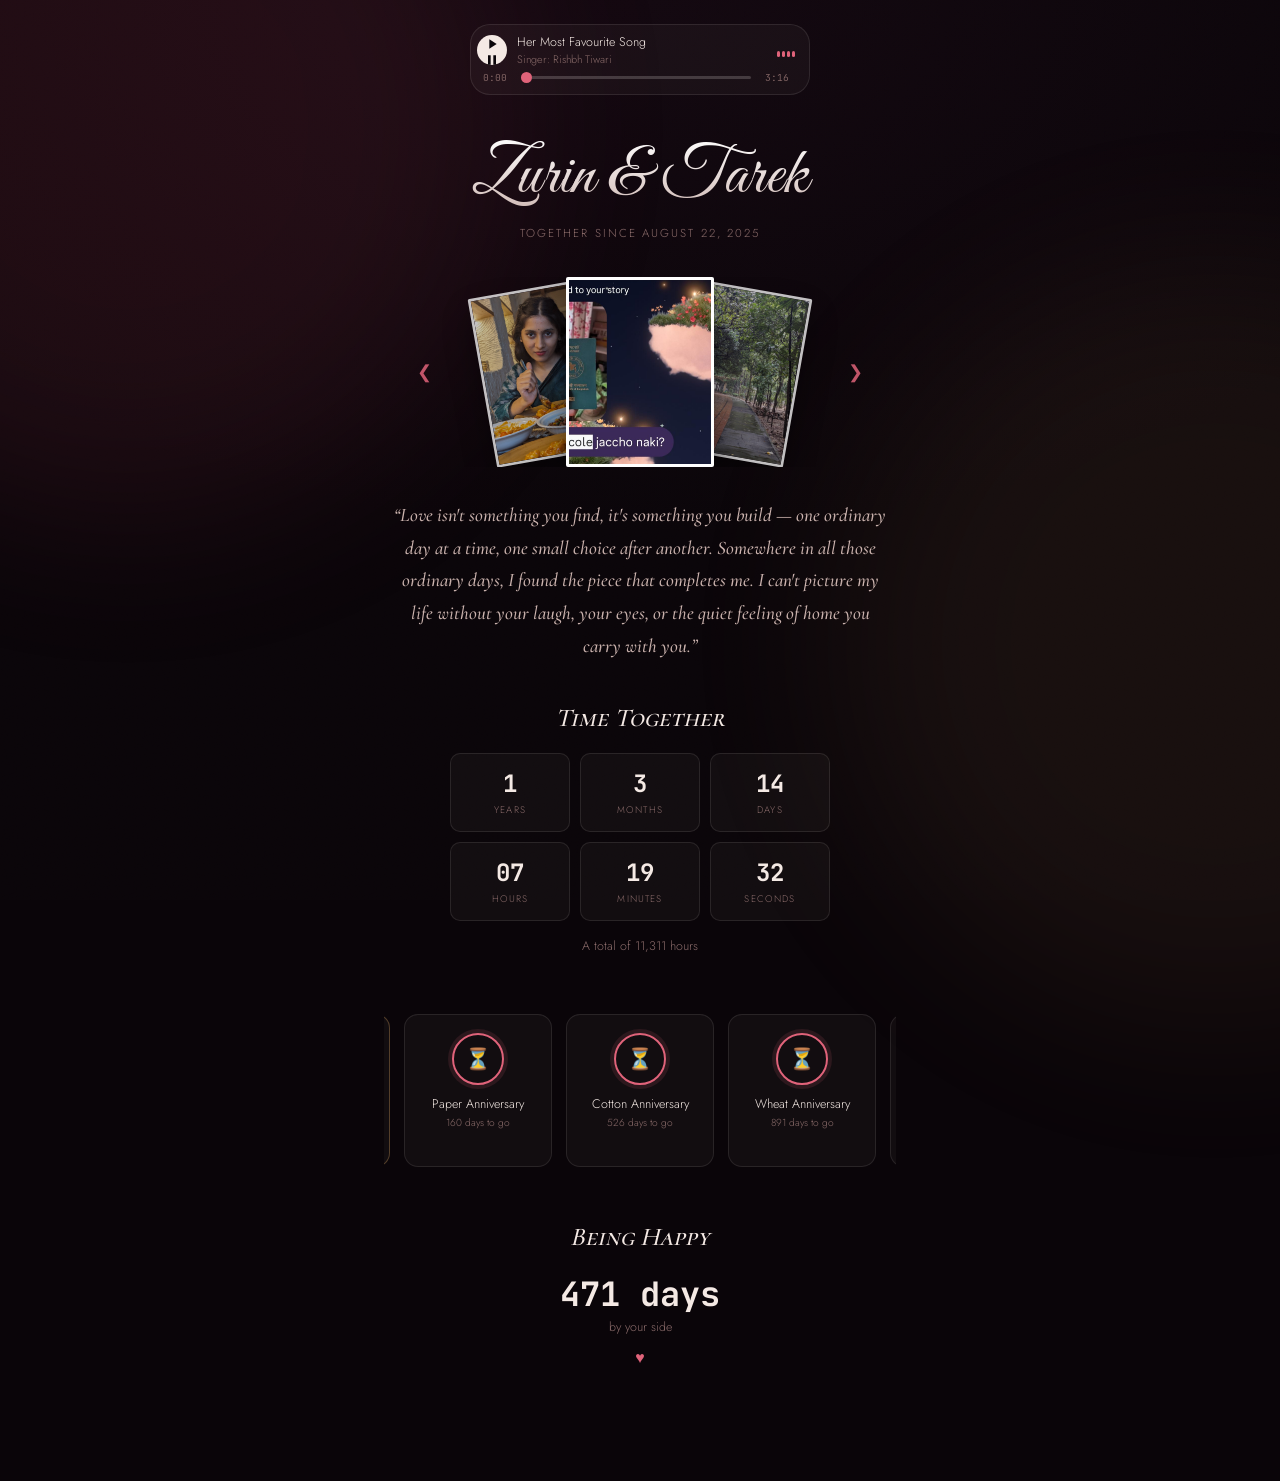
==== commit a5b05287: "Add files via upload" ====
--- a/index.html
+++ b/index.html
@@ -1,109 +1,113 @@
-<!doctype html>
+<!DOCTYPE html>
 <html lang="en">
 <head>
 <meta charset="UTF-8">
-<meta name="viewport" content="width=device-width, initial-scale=1.0, viewport-fit=cover">
-<title>Zurin &amp; Tarek — Our Story</title>
-<meta name="description" content="A digital keepsake of our journey, from day one to right now.">
-<meta name="theme-color" content="#1B0E17">
-
-<!-- Open Graph -->
-<meta property="og:title" content="Zurin & Tarek — Our Story">
-<meta property="og:description" content="A digital keepsake of our journey, from day one to right now.">
-<meta property="og:type" content="website">
-
+<meta name="viewport" content="width=device-width, initial-scale=1.0">
+<title>Zurin & Tarek - Our Story</title>
+<meta name="description" content="A digital keepsake of our journey, from day one to right now">
+<link rel="icon" href="data:,">
 <link rel="preconnect" href="https://fonts.googleapis.com">
-<link rel="preconnect" href="https://fonts.gstatic.com" crossorigin>
-<link href="https://fonts.googleapis.com/css2?family=Fraunces:ital,opsz,wght@0,9..144,300;0,9..144,500;0,9..144,600;1,9..144,500&family=Caveat:wght@500;600&family=Jost:wght@300;400;500;600&display=swap" rel="stylesheet">
-
-<link rel="icon" href="data:image/svg+xml,<svg xmlns=%22http://www.w3.org/2000/svg%22 viewBox=%220 0 32 32%22><text y=%2224%22 font-size=%2224%22>💌</text></svg>">
+<link href="https://fonts.googleapis.com/css2?family=Cormorant+SC:wght@500;600&family=Cormorant:ital,wght@0,400;0,500;1,500;1,600&family=Jost:wght@300;400;500;600&family=JetBrains+Mono:wght@500;700&family=Great+Vibes&display=swap" rel="stylesheet">
 <link rel="stylesheet" href="style.css">
 </head>
 <body>
 
-<div class="grain" aria-hidden="true"></div>
+<div class="grain"></div>
+<div class="glow glow--a"></div>
+<div class="glow glow--b"></div>
 
-<!-- ============ HERO ============ -->
-<header class="hero" id="top">
-  <div class="stars" aria-hidden="true"></div>
+<!-- ============================================================= -->
+<!-- ALL YOUR CONTENT LIVES IN config.js — edit that file, not this -->
+<!-- ============================================================= -->
 
-  <p class="eyebrow">together since <span id="startDateLabel">—</span></p>
+<main class="page">
 
-  <h1 class="names">
-    <span id="name1">Zurin</span>
-    <span class="amp" aria-hidden="true">&amp;</span>
-    <span id="name2">Tarek</span>
-  </h1>
+  <!-- Music player -->
+  <section class="player" id="player" hidden>
+    <div class="player__row">
+      <button class="player__toggle" id="playerToggle" aria-label="Play song">
+        <svg id="iconPlay" viewBox="0 0 24 24" fill="currentColor" width="16" height="16"><path d="M8 5v14l11-7z"/></svg>
+        <svg id="iconPause" viewBox="0 0 24 24" fill="currentColor" width="16" height="16" hidden><path d="M6 5h4v14H6zM14 5h4v14h-4z"/></svg>
+      </button>
+      <div class="player__meta">
+        <div class="player__title" id="playerTitle">Song title</div>
+        <div class="player__artist" id="playerArtist">Artist</div>
+      </div>
+      <div class="player__bars" aria-hidden="true"><span></span><span></span><span></span><span></span></div>
+    </div>
+    <div class="player__seekRow">
+      <span class="player__time" id="playerCurrent">0:00</span>
+      <input class="player__seek" id="playerSeek" type="range" min="0" max="100" value="0" step="0.1" aria-label="Seek">
+      <span class="player__time" id="playerDuration">0:00</span>
+    </div>
+    <audio id="playerAudio" loop muted preload="metadata"></audio>
+  </section>
 
-  <div class="counter" id="counter" aria-live="polite" aria-label="time together">
-    <div class="counter-unit">
-      <span class="counter-num" id="c-days">0000</span>
-      <span class="counter-label">days</span>
-    </div>
-    <div class="counter-unit">
-      <span class="counter-num" id="c-hours">00</span>
-      <span class="counter-label">hours</span>
-    </div>
-    <div class="counter-unit">
-      <span class="counter-num" id="c-mins">00</span>
-      <span class="counter-label">minutes</span>
-    </div>
-    <div class="counter-unit">
-      <span class="counter-num" id="c-secs">00</span>
-      <span class="counter-label">seconds</span>
-    </div>
+  <!-- Hero -->
+  <section class="hero">
+    <h1 class="hero__names" id="names">Name &amp; Name</h1>
+    <p class="hero__date" id="startDateLabel">Month Day, Year</p>
+  </section>
+
+  <!-- Photo fan -->
+  <section class="fan" id="fan">
+    <button class="fan__nav fan__nav--prev" id="fanPrev" aria-label="Previous photo">&#10094;</button>
+    <div class="fan__stage" id="fanStage"></div>
+    <button class="fan__nav fan__nav--next" id="fanNext" aria-label="Next photo">&#10095;</button>
+  </section>
+
+  <!-- Lightbox: opens when the centered photo is clicked -->
+  <div class="lightbox" id="lightbox" hidden>
+    <button class="lightbox__close" id="lightboxClose" aria-label="Close photo">&times;</button>
+    <figure class="lightbox__figure">
+      <img id="lightboxImg" alt="" />
+      <figcaption id="lightboxCaption"></figcaption>
+    </figure>
   </div>
 
-  <svg class="heartbeat" viewBox="0 0 600 60" preserveAspectRatio="none" aria-hidden="true">
-    <path id="heartbeat-path" d="M0,30 L140,30 L165,30 L180,8 L200,52 L220,30 L245,30 L600,30" />
-  </svg>
+  <!-- Quote -->
+  <section class="quote">
+    <p id="quoteText">&ldquo;Quote goes here.&rdquo;</p>
+  </section>
 
-  <a href="#gallery" class="scroll-cue">
-    <span>our story</span>
-    <svg width="14" height="20" viewBox="0 0 14 20" fill="none" aria-hidden="true"><path d="M7 1v17M1.5 12L7 18l5.5-6" stroke="currentColor" stroke-width="1.4" stroke-linecap="round" stroke-linejoin="round"/></svg>
-  </a>
-</header>
+  <!-- Time together -->
+  <section class="timer">
+    <h2 class="script-heading">Time Together</h2>
+    <div class="timer__grid" id="timerGrid">
+      <div class="timer__cell"><span class="timer__num" id="tYears">0</span><span class="timer__label">Years</span></div>
+      <div class="timer__cell"><span class="timer__num" id="tMonths">0</span><span class="timer__label">Months</span></div>
+      <div class="timer__cell"><span class="timer__num" id="tDays">0</span><span class="timer__label">Days</span></div>
+      <div class="timer__cell"><span class="timer__num" id="tHours">0</span><span class="timer__label">Hours</span></div>
+      <div class="timer__cell"><span class="timer__num" id="tMinutes">0</span><span class="timer__label">Minutes</span></div>
+      <div class="timer__cell"><span class="timer__num" id="tSeconds">0</span><span class="timer__label">Seconds</span></div>
+    </div>
+    <p class="timer__total" id="totalHours">A total of 0 hours</p>
+  </section>
 
+  <!-- Today's note — only shows when cfg.notes has an entry matching
+       today's date (see config.js). Empty on every other day. -->
+  <section class="today" id="todaySection" hidden>
+    <div class="today__list" id="todayList"></div>
+  </section>
 
-<!-- ============ LETTER ============ -->
-<section class="letter" id="letter">
-  <p class="section-eyebrow">The letter</p>
-  <div class="paper">
-    <p class="handwritten" id="message">Loading our letter…</p>
-    <p class="signoff">— <span id="name1b">Zurin</span> &amp; <span id="name2b">Tarek</span></p>
-  </div>
-</section>
+  <!-- Milestones (fully custom — see cfg.milestones in config.js) -->
+  <section class="milestones">
+    <div class="milestones__track" id="milestonesTrack"></div>
+  </section>
 
+  <!-- Happiness counter -->
+  <section class="happy">
+    <h2 class="script-heading" id="happyHeading">Being Happy</h2>
+    <p class="happy__days" id="happyDays">0 days</p>
+    <p class="happy__sub">by your side</p>
+    <span class="happy__heart">&#9829;</span>
+  </section>
 
-<!-- ============ GALLERY ============ -->
-<section class="gallery" id="gallery">
-  <p class="section-eyebrow">The album</p>
-  <h2 class="section-title">Moments we kept</h2>
-  <div class="polaroids" id="polaroids"><!-- injected by script.js --></div>
-  <p class="section-eyebrow">To be continued...</p>
-</section>
+  
 
+</main>
 
-<!-- ============ FOOTER / SHARE ============ -->
-<footer class="footer" id="share">
-
-  <button id="musicToggle" class="music-toggle" aria-pressed="false">
-    <svg class="icon-note" width="16" height="16" viewBox="0 0 16 16" fill="none" aria-hidden="true"><path d="M6 12.5a2 2 0 1 1 0-4 2 2 0 0 1 0 4Zm0 0V3l7-1.5v8" stroke="currentColor" stroke-width="1.3" stroke-linecap="round" stroke-linejoin="round"/><circle cx="12" cy="8" r="2" stroke="currentColor" stroke-width="1.3"/></svg>
-    <span id="musicToggleLabel">play our song</span>
-  </button>
-  <audio id="bgm" loop preload="none"></audio>
-
-  <p class="credit">"Love isn't found, it's built. Day after day, choosing to be together, choosing to care, choosing to forgive. And in this daily construction I discovered that you are the piece that completes my puzzle. I can't imagine my world without your smile, without the sparkle in your eyes, without the peace of your embrace. You are my home. 🏡💕"</p>
-</footer>
-
-<!-- lightbox -->
-<div class="lightbox" id="lightbox" role="dialog" aria-modal="true" aria-hidden="true">
-  <button class="lightbox-close" id="lightboxClose" aria-label="Close photo">&times;</button>
-  <img id="lightboxImg" src="" alt="">
-  <p id="lightboxCaption"></p>
-</div>
-
-<script src="https://cdnjs.cloudflare.com/ajax/libs/qrcodejs/1.0.0/qrcode.min.js"></script>
+<script src="config.js"></script>
 <script src="script.js"></script>
 </body>
 </html>
--- a/style.css
+++ b/style.css
@@ -1,399 +1,321 @@
-/* ============================================================
+/* =====================================================================
    Design tokens
-   ============================================================ */
+   Palette: ember plum background, muted rose accent, warm gold for
+   milestones, soft parchment text. Not the default "clean SaaS" look —
+   built to feel like a kept keepsake, slightly imperfect and warm.
+   ===================================================================== */
 :root{
-  --bg-deep:   #170B14;
-  --bg-wine:   #3B1229;
-  --bg-wine-2: #501A38;
-  --rose:      #E8A7B0;
-  --rose-dim:  #C98A93;
-  --gold:      #C9A15A;
-  --gold-dim:  #9C7C43;
-  --pulse:     #C1435B;
-  --cream:     #F6ECE4;
-  --cream-dim: #D9C9C1;
-  --paper:     #F3E7D8;
-  --paper-ink: #3A2A2E;
-
-  --display: 'Fraunces', 'Iowan Old Style', serif;
-  --hand:    'Caveat', cursive;
-  --body:    'Jost', 'Helvetica Neue', sans-serif;
-
-  --max: 880px;
+  --bg:            #0a0509;
+  --bg-2:          #130810;
+  --ink:           #f4e9e4;
+  --ink-dim:       #cbb3ae;
+  --ink-faint:     #8a6b6a;
+  --rose:          #e0637a;
+  --rose-deep:     #b13f57;
+  --gold:          #cf9a5c;
+  --line:          rgba(244, 233, 228, 0.10);
+  --card:          rgba(244, 233, 228, 0.035);
+
+  --display: "Cormorant SC", "Cormorant", serif;
+  --script:  "Cormorant", serif;
+  --cursive: "Great Vibes", cursive;
+  --body:    "Jost", sans-serif;
+  --mono:    "JetBrains Mono", monospace;
 }
 
 *{ box-sizing: border-box; }
 html{ scroll-behavior: smooth; }
+body.no-scroll{ overflow: hidden; }
 
 body{
-  margin: 0;
-  background: var(--bg-deep);
-  color: var(--cream);
+  margin:0;
+  background: radial-gradient(ellipse 120% 60% at 50% 0%, var(--bg-2), var(--bg) 60%);
+  color: var(--ink);
   font-family: var(--body);
   font-weight: 300;
   -webkit-font-smoothing: antialiased;
   overflow-x: hidden;
 }
 
-a{ color: inherit; }
-
-::selection{ background: var(--pulse); color: var(--cream); }
+@media (prefers-reduced-motion: reduce){
+  *{ animation-duration: 0.001ms !important; animation-iteration-count: 1 !important; transition-duration: 0.001ms !important; }
+}
 
 :focus-visible{
-  outline: 2px solid var(--gold);
+  outline: 2px solid var(--rose);
   outline-offset: 3px;
 }
 
-/* subtle film grain overlay */
+/* ---------- Ambient texture ---------- */
 .grain{
-  position: fixed; inset: 0; pointer-events: none; z-index: 999;
-  opacity: .035; mix-blend-mode: overlay;
+  position: fixed; inset: 0; pointer-events: none; z-index: 1;
+  opacity: 0.05; mix-blend-mode: overlay;
   background-image: url("data:image/svg+xml,%3Csvg xmlns='http://www.w3.org/2000/svg' width='120' height='120'%3E%3Cfilter id='n'%3E%3CfeTurbulence type='fractalNoise' baseFrequency='0.9' numOctaves='2' stitchTiles='stitch'/%3E%3C/filter%3E%3Crect width='100%25' height='100%25' filter='url(%23n)'/%3E%3C/svg%3E");
 }
-
-/* ============================================================
-   Hero
-   ============================================================ */
-.hero{
-  position: relative;
-  min-height: 100svh;
-  display: flex;
-  flex-direction: column;
-  align-items: center;
-  justify-content: center;
-  text-align: center;
-  padding: 6rem 1.5rem 4rem;
-  background:
-    radial-gradient(60% 50% at 50% 0%, var(--bg-wine-2) 0%, transparent 70%),
-    radial-gradient(90% 60% at 50% 100%, var(--bg-wine) 0%, transparent 60%),
-    var(--bg-deep);
-  overflow: hidden;
-}
-
-.stars{
-  position: absolute; inset: 0;
-  background-image:
-    radial-gradient(1px 1px at 10% 20%, rgba(246,236,228,.55), transparent),
-    radial-gradient(1px 1px at 80% 15%, rgba(246,236,228,.4), transparent),
-    radial-gradient(1.5px 1.5px at 30% 65%, rgba(246,236,228,.5), transparent),
-    radial-gradient(1px 1px at 60% 80%, rgba(246,236,228,.35), transparent),
-    radial-gradient(1px 1px at 90% 55%, rgba(246,236,228,.45), transparent),
-    radial-gradient(1.5px 1.5px at 45% 30%, rgba(246,236,228,.4), transparent),
-    radial-gradient(1px 1px at 20% 85%, rgba(246,236,228,.3), transparent),
-    radial-gradient(1px 1px at 70% 40%, rgba(246,236,228,.4), transparent);
-  background-repeat: repeat;
-  background-size: 100% 100%;
-  opacity: .8;
-}
-
-.eyebrow{
-  font-family: var(--body);
-  font-size: .72rem;
-  letter-spacing: .28em;
-  text-transform: uppercase;
-  color: var(--gold);
-  margin: 0 0 1.1rem;
-  z-index: 1;
-}
-
-.names{
-  font-family: var(--display);
-  font-weight: 500;
-  font-style: italic;
-  font-size: clamp(2.6rem, 8vw, 5.5rem);
-  line-height: 1.02;
-  margin: 0 0 2.4rem;
-  color: var(--cream);
-  z-index: 1;
-}
-.names .amp{
-  display: inline-block;
-  margin: 0 .22em;
-  color: var(--rose);
-  font-size: .7em;
-  vertical-align: .08em;
-}
-
-.counter{
-  display: flex;
-  gap: clamp(1rem, 4vw, 2.6rem);
-  z-index: 1;
-  margin-bottom: 1.4rem;
-}
-.counter-unit{ display: flex; flex-direction: column; align-items: center; }
-.counter-num{
-  font-family: var(--display);
-  font-variant-numeric: tabular-nums;
-  font-weight: 500;
-  font-size: clamp(1.6rem, 5vw, 2.7rem);
-  color: var(--rose);
-  line-height: 1;
-}
-.counter-label{
-  margin-top: .5rem;
-  font-size: .62rem;
-  letter-spacing: .2em;
-  text-transform: uppercase;
-  color: var(--cream-dim);
-}
-
-.heartbeat{
-  width: min(560px, 90vw);
-  height: 40px;
-  z-index: 1;
-  margin-bottom: 2.6rem;
-}
-.heartbeat path{
-  fill: none;
-  stroke: var(--pulse);
-  stroke-width: 1.6;
-  stroke-linecap: round;
-  stroke-linejoin: round;
-  stroke-dasharray: 900;
-  stroke-dashoffset: 900;
-  animation: pulse-draw 3.4s linear infinite;
-  filter: drop-shadow(0 0 5px rgba(193,67,91,.55));
-}
-@keyframes pulse-draw{
-  0%   { stroke-dashoffset: 900; opacity: .25; }
-  8%   { opacity: 1; }
-  55%  { stroke-dashoffset: 0; opacity: 1; }
-  70%  { opacity: .25; }
-  100% { stroke-dashoffset: 0; opacity: .25; }
-}
-
-.scroll-cue{
-  z-index: 1;
-  display: inline-flex;
-  flex-direction: column;
-  align-items: center;
-  gap: .5rem;
-  text-decoration: none;
-  color: var(--cream-dim);
-  font-size: .68rem;
-  letter-spacing: .22em;
-  text-transform: uppercase;
-  transition: color .25s ease;
-}
-.scroll-cue:hover{ color: var(--rose); }
-.scroll-cue svg{ animation: bob 2.2s ease-in-out infinite; }
-@keyframes bob{
-  0%,100%{ transform: translateY(0); }
-  50%{ transform: translateY(5px); }
-}
-
-/* ============================================================
-   Section shared bits
-   ============================================================ */
-.section-eyebrow{
-  text-align: center;
-  font-size: .68rem;
-  letter-spacing: .28em;
-  text-transform: uppercase;
-  color: var(--gold-dim);
-  margin: 0 0 .7rem;
-}
-.section-title{
-  text-align: center;
-  font-family: var(--display);
-  font-style: italic;
-  font-weight: 500;
-  font-size: clamp(1.8rem, 4.2vw, 2.7rem);
-  margin: 0 0 3rem;
-  color: var(--cream);
-}
-.section-title.small{ margin-bottom: 2.2rem; }
-
-/* ============================================================
-   Gallery — polaroids
-   ============================================================ */
-.gallery{
-  padding: 6rem 1.5rem 5rem;
-  background: linear-gradient(180deg, var(--bg-deep), #1E1019 60%, var(--bg-deep));
-}
-
-.polaroids{
-  max-width: 1080px;
-  margin: 0 auto;
-  display: grid;
-  grid-template-columns: repeat(auto-fit, minmax(190px, 1fr));
-  gap: 2.6rem 1.6rem;
-  padding: 1rem 0 2rem;
-}
-
-.polaroid{
-  background: var(--paper);
-  padding: .7rem .7rem 1.1rem;
-  border-radius: 2px;
-  box-shadow: 0 14px 30px -12px rgba(0,0,0,.55);
-  cursor: pointer;
-  transform: rotate(var(--r, -2deg));
-  transition: transform .35s ease, box-shadow .35s ease;
-  border: none;
-  font: inherit;
-  display: block;
-  width: 100%;
-}
-.polaroid:hover, .polaroid:focus-visible{
-  transform: rotate(0deg) translateY(-6px) scale(1.03);
-  box-shadow: 0 24px 40px -14px rgba(0,0,0,.65);
-}
-.polaroid img{
-  width: 100%;
-  aspect-ratio: 1 / 1;
-  object-fit: cover;
-  display: block;
-}
-.polaroid figcaption{
-  font-family: var(--hand);
-  font-size: 1.15rem;
-  color: var(--paper-ink);
-  text-align: center;
-  padding-top: .5rem;
-}
-.polaroid:nth-child(3n+1){ --r: -3deg; }
-.polaroid:nth-child(3n+2){ --r: 2deg; }
-.polaroid:nth-child(3n)  { --r: -1.5deg; }
-.polaroid:nth-child(4n)  { --r: 3deg; }
-
-/* ============================================================
-   Letter
-   ============================================================ */
-.letter{
-  padding: 2rem 1.5rem 7rem;
-  display: flex;
-  justify-content: center;
-}
-.paper{
-  max-width: 640px;
-  width: 100%;
-  background: var(--paper);
-  color: var(--paper-ink);
-  padding: clamp(2.2rem, 5vw, 3.6rem);
-  border-radius: 3px;
-  position: relative;
-  box-shadow: 0 30px 60px -20px rgba(0,0,0,.55);
-}
-.paper::before{
-  content: "";
-  position: absolute; inset: 10px;
-  border: 1px solid rgba(58,42,46,.15);
-  pointer-events: none;
-}
-.handwritten{
-  font-family: var(--hand);
-  font-size: clamp(1.3rem, 2.6vw, 1.65rem);
-  line-height: 1.65;
-  margin: 0 0 1.6rem;
+.glow{
+  position: fixed; z-index: 0; pointer-events:none;
+  width: 60vmax; height: 60vmax; border-radius: 50%;
+  filter: blur(90px); opacity: 0.12;
+}
+.glow--a{ top: -20vmax; left: -20vmax; background: var(--rose-deep); }
+.glow--b{ bottom: -10vmax; right: -25vmax; background: var(--gold); opacity: 0.07; }
+
+.page{ position: relative; z-index: 2; max-width: 560px; margin: 0 auto; padding: 20px 24px 64px; }
+
+/* ---------- Player ---------- */
+.player{
+  background: var(--card); border: 1px solid var(--line);
+  border-radius: 20px; padding: 8px 14px 10px 6px; margin: 4px auto 28px;
+  max-width: 340px;
+}
+.player__row{
+  display:flex; align-items:center; gap: 10px;
+}
+.player__toggle{
+  width: 30px; height: 30px; border-radius: 50%; border: none;
+  background: var(--ink); color: var(--bg);
+  display:grid; place-items:center; cursor:pointer; flex: none;
+}
+.player__meta{ flex:1; min-width:0; }
+.player__title{ font-size: 0.78rem; color: var(--ink); white-space:nowrap; overflow:hidden; text-overflow: ellipsis; }
+.player__artist{ font-size: 0.68rem; color: var(--ink-faint); }
+.player__bars{ display:flex; align-items:flex-end; gap:2px; height:14px; }
+.player__bars span{
+  width: 3px; background: var(--rose); border-radius: 2px;
+  animation: bar 1s ease-in-out infinite;
+  height: 40%;
+}
+.player__bars span:nth-child(2){ animation-delay: .15s; }
+.player__bars span:nth-child(3){ animation-delay: .3s; }
+.player__bars span:nth-child(4){ animation-delay: .45s; }
+.player.is-playing .player__bars span{ animation-play-state: running; }
+.player:not(.is-playing) .player__bars span{ animation-play-state: paused; height: 20%; }
+@keyframes bar{ 0%,100%{ height: 20%; } 50%{ height: 100%; } }
+
+.player__seekRow{
+  display:flex; align-items:center; gap: 8px; margin-top: 4px; padding: 0 2px;
+}
+.player__time{
+  font-family: var(--mono); font-size: 0.6rem; color: var(--ink-faint);
+  flex: none; width: 32px; text-align:center;
+}
+.player__seek{
+  -webkit-appearance: none; appearance: none; flex:1; height: 3px;
+  background: var(--line); border-radius: 999px; cursor:pointer; outline:none;
+}
+.player__seek::-webkit-slider-thumb{
+  -webkit-appearance: none; width: 11px; height: 11px; border-radius: 50%;
+  background: var(--rose); border: none; margin-top: -4px;
+}
+.player__seek::-moz-range-thumb{
+  width: 11px; height: 11px; border-radius: 50%; background: var(--rose); border: none;
+}
+.player__seek::-webkit-slider-runnable-track{ height: 3px; border-radius: 999px; background: var(--line); }
+.player__seek::-moz-range-track{ height: 3px; border-radius: 999px; background: var(--line); }
+
+.player.is-broken .player__title{ color: var(--ink-faint); }
+.player.is-broken .player__toggle{ opacity: 0.4; cursor: not-allowed; }
+
+/* ---------- Hero ---------- */
+.hero{ text-align:center; padding: 12px 0 28px; }
+.hero__names{
+  font-family: var(--cursive);
+  font-weight: 400;
+  font-style: normal;
+  font-size: clamp(2.6rem, 12vw, 4.2rem);
+  letter-spacing: 0.01em;
+  line-height: 1.25;
+  margin: 0;
+  background: linear-gradient(180deg, #fff, var(--ink-dim));
+  -webkit-background-clip: text; background-clip: text; color: transparent;
+}
+.hero__date{
+  margin: 6px 0 0; font-size: 0.72rem; letter-spacing: 0.18em;
+  text-transform: uppercase; color: var(--ink-faint);
+}
+
+/* ---------- Photo fan ---------- */
+.fan{ position: relative; display:flex; align-items:center; justify-content:center; padding: 8px 0 32px; overflow: hidden; }
+.fan__stage{ position: relative; width: 100%; max-width: 400px; height: 190px; overflow: hidden; }
+.fan__photo{
+  position:absolute; top:0; left:50%;
+  width: 148px; height: 190px; object-fit: cover;
+  border: 3px solid #fff; border-radius: 2px;
+  box-shadow: 0 18px 34px rgba(0,0,0,0.55);
+  transition: transform .45s ease, opacity .45s ease, filter .45s ease;
+}
+.fan__nav{
+  background: none; border: none; color: var(--rose); font-size: 1.1rem;
+  cursor: pointer; padding: 8px; z-index: 3; opacity: 0.85;
+}
+.fan__nav:hover{ opacity: 1; }
+.fan__photo--center{ cursor: zoom-in; }
+
+/* ---------- Lightbox ---------- */
+.lightbox{
+  position: fixed; inset: 0; z-index: 50;
+  background: rgba(10, 4, 7, 0.94);
+  display:flex; align-items:center; justify-content:center;
+  padding: 40px 20px;
+  animation: lightboxIn .25s ease;
+}
+.lightbox[hidden]{ display:none; }
+@keyframes lightboxIn{ from{ opacity:0; } to{ opacity:1; } }
+.lightbox__close{
+  position: absolute; top: 18px; right: 18px;
+  width: 40px; height: 40px; border-radius: 50%;
+  background: rgba(244,233,228,0.08); border: 1px solid var(--line);
+  color: var(--ink); font-size: 1.4rem; line-height: 1;
+  display:grid; place-items:center; cursor:pointer;
+}
+.lightbox__close:hover{ background: rgba(244,233,228,0.16); }
+.lightbox__figure{
+  margin:0; max-width: min(560px, 92vw); text-align:center;
+  display:flex; flex-direction:column; align-items:center; gap: 16px;
+}
+.lightbox__figure img{
+  max-width: 100%; max-height: 72vh; object-fit: contain;
+  border: 4px solid #fff; border-radius: 2px;
+  box-shadow: 0 30px 60px rgba(0,0,0,0.6);
+  animation: lightboxZoom .3s ease;
+}
+@keyframes lightboxZoom{ from{ transform: scale(0.92); opacity: 0.4; } to{ transform: scale(1); opacity: 1; } }
+.lightbox__figure figcaption{
+  font-family: var(--script); font-style: italic; font-weight: 500;
+  font-size: 1.05rem; line-height: 1.6; color: var(--ink-dim);
+  max-width: 46ch;
+}
+.lightbox__figure figcaption:empty{ display:none; }
+
+/* ---------- Quote ---------- */
+.quote{ padding: 0 6px 40px; text-align:center; }
+.quote p{
+  font-family: var(--script); font-style: italic; font-weight: 500;
+  font-size: clamp(1.05rem, 4vw, 1.2rem); line-height: 1.7;
+  color: var(--ink-dim); margin:0;
+}
+
+/* ---------- Section headings ---------- */
+.script-heading{
+  font-family: var(--display); font-style: italic; font-weight: 500;
+  font-size: 1.6rem; text-align:center; margin: 0 0 20px;
+  color: var(--ink);
+}
+
+/* ---------- Timer ---------- */
+.timer{ padding-bottom: 40px; }
+.timer__grid{
+  display:grid; grid-template-columns: repeat(3, 1fr); gap: 10px;
+  max-width: 380px; margin: 0 auto;
+}
+.timer__cell{
+  background: var(--card); border: 1px solid var(--line);
+  border-radius: 10px; padding: 14px 4px; text-align:center;
+}
+.timer__num{
+  display:block; font-family: var(--mono); font-weight: 700;
+  font-size: 1.5rem; color: var(--ink); font-variant-numeric: tabular-nums;
+}
+.timer__label{
+  display:block; font-size: 0.6rem; letter-spacing: 0.12em;
+  text-transform: uppercase; color: var(--ink-faint); margin-top: 4px;
+}
+.timer__total{ text-align:center; font-size: 0.78rem; color: var(--ink-faint); margin-top: 16px; }
+
+/* ---------- Today's note ---------- */
+.today{ padding-bottom: 8px; }
+.today__list{ display:flex; flex-direction:column; gap: 16px; margin-bottom: 32px; }
+.today__card{
+  background: var(--card); border: 1px solid rgba(207,154,92,0.3);
+  border-radius: 16px; padding: 20px 20px 22px; text-align:center;
+  box-shadow: 0 0 0 4px rgba(207,154,92,0.06);
+}
+.today__title{
+  font-family: var(--display); font-style: italic; font-weight: 600;
+  font-size: 1.35rem; color: var(--gold); margin: 0;
+}
+.today__date{
+  font-size: 0.68rem; letter-spacing: 0.14em; text-transform: uppercase;
+  color: var(--ink-faint); margin: 4px 0 16px;
+}
+.today__photo{
+  width: 100%; max-width: 260px; border-radius: 10px; display:block;
+  margin: 0 auto 16px; border: 3px solid #fff;
+  box-shadow: 0 14px 28px rgba(0,0,0,0.5);
+}
+.today__message{
+  font-family: var(--script); font-style: italic; font-weight: 500;
+  font-size: 1rem; line-height: 1.7; color: var(--ink-dim); margin: 0;
   white-space: pre-line;
 }
-.signoff{
-  font-family: var(--hand);
-  font-size: 1.4rem;
-  text-align: right;
-  margin: 0;
-  color: var(--gold-dim);
-}
-
-/* ============================================================
-   Footer / share
-   ============================================================ */
-.footer{
-  padding: 5rem 1.5rem 4rem;
-  text-align: center;
-  background: radial-gradient(70% 60% at 50% 0%, var(--bg-wine) 0%, transparent 65%), var(--bg-deep);
-}
-
-.qr-wrap{
-  display: inline-block;
-  background: var(--cream);
-  padding: 14px;
-  border-radius: 8px;
-  margin-bottom: 2.2rem;
-  box-shadow: 0 20px 40px -18px rgba(0,0,0,.6);
-}
-#qrcode img{ display: block; }
-
-.music-toggle{
-  display: inline-flex;
-  align-items: center;
-  gap: .55rem;
-  background: transparent;
-  border: 1px solid var(--gold-dim);
-  color: var(--cream);
-  font-family: var(--body);
-  font-size: .78rem;
-  letter-spacing: .12em;
-  text-transform: uppercase;
-  padding: .8rem 1.5rem;
-  border-radius: 999px;
-  cursor: pointer;
-  transition: background .25s ease, border-color .25s ease;
-}
-.music-toggle:hover{ background: rgba(201,161,90,.12); border-color: var(--gold); }
-.music-toggle[aria-pressed="true"] .icon-note{ color: var(--rose); }
-.music-toggle[aria-pressed="true"] .icon-note circle{
-  animation: spin 3s linear infinite;
-  transform-origin: 12px 8px;
-}
-@keyframes spin{ to{ transform: rotate(360deg); } }
-
-.credit{
-  margin-top: 3rem;
-  font-size: .68rem;
-  letter-spacing: .1em;
-  color: var(--cream-dim);
-  opacity: .55;
-}
-
-/* ============================================================
-   Lightbox
-   ============================================================ */
-.lightbox{
-  position: fixed; inset: 0;
-  background: rgba(10,5,9,.94);
-  display: flex; flex-direction: column;
-  align-items: center; justify-content: center;
-  gap: 1rem;
-  padding: 2rem;
-  z-index: 1000;
-  opacity: 0; visibility: hidden;
-  transition: opacity .3s ease;
-}
-.lightbox.open{ opacity: 1; visibility: visible; }
-.lightbox img{
-  max-width: min(90vw, 640px);
-  max-height: 72vh;
-  object-fit: contain;
-  box-shadow: 0 30px 60px -20px rgba(0,0,0,.7);
-  border-radius: 3px;
-}
-.lightbox p{
-  font-family: var(--hand);
-  font-size: 1.3rem;
-  color: var(--cream);
-}
-.lightbox-close{
-  position: absolute;
-  top: 1.4rem; right: 1.6rem;
-  background: none; border: none;
-  color: var(--cream);
-  font-size: 2.2rem;
-  line-height: 1;
-  cursor: pointer;
-}
-
-/* ============================================================
-   Motion & accessibility
-   ============================================================ */
-@media (prefers-reduced-motion: reduce){
-  html{ scroll-behavior: auto; }
-  .heartbeat path, .scroll-cue svg, .music-toggle[aria-pressed="true"] .icon-note circle{
-    animation: none !important;
-  }
-}
-
-@media (max-width: 640px){
-  .counter{ gap: .9rem; }
-  .polaroids{ grid-template-columns: repeat(2, 1fr); }
-}
+
+/* ---------- Milestones ---------- */
+.milestones{ padding-bottom: 44px; }
+.milestones__track{
+  display:flex; gap: 14px; overflow-x: auto; padding: 6px 4px 10px;
+  scroll-snap-type: x proximity;
+}
+.milestone{
+  flex: none; scroll-snap-align: center;
+  width: 148px; border-radius: 14px; padding: 18px 12px;
+  text-align:center; border: 1px solid var(--line); background: var(--card);
+}
+.milestone--done{ border-color: rgba(207,154,92,0.35); }
+.milestone__ring{
+  width: 52px; height: 52px; margin: 0 auto 10px; border-radius: 50%;
+  display:grid; place-items:center; font-size: 1.3rem;
+  border: 2px solid var(--rose);
+  box-shadow: 0 0 0 4px rgba(224,99,122,0.12);
+}
+.milestone--done .milestone__ring{ border-color: var(--gold); box-shadow: 0 0 0 4px rgba(207,154,92,0.14); }
+.milestone__pill{
+  display:inline-block; font-size: 0.68rem; font-weight: 500;
+  padding: 2px 10px; border-radius: 999px; margin-bottom: 6px;
+  background: var(--rose-deep); color: #fff;
+}
+.milestone--done .milestone__pill{ background: var(--gold); color: #241407; }
+.milestone__name{ font-size: 0.78rem; color: var(--ink); }
+.milestone__meta{ font-size: 0.64rem; color: var(--ink-faint); margin-top: 2px; }
+
+/* ---------- Happy ---------- */
+.happy{ text-align:center; padding-bottom: 48px; }
+.happy__days{
+  font-family: var(--mono); font-weight: 700; font-size: 2.1rem;
+  color: var(--ink); margin: 0;
+}
+.happy__sub{ color: var(--ink-faint); font-size: 0.78rem; margin: 2px 0 10px; }
+.happy__heart{ color: var(--rose); animation: pulse 1.8s ease-in-out infinite; display:inline-block; }
+@keyframes pulse{ 0%,100%{ transform: scale(1); } 50%{ transform: scale(1.25); } }
+
+/* ---------- Share ---------- */
+.share{ text-align:center; }
+.share__sub{ color: var(--ink-faint); font-size: 0.78rem; margin: 0 0 18px; }
+.share__card{
+  display:flex; align-items:center; gap: 14px; text-align:left;
+  background: var(--card); border: 1px solid var(--line);
+  border-radius: 14px; padding: 14px; max-width: 340px; margin: 0 auto 22px;
+}
+.share__card canvas{ border-radius: 6px; background:#fff; flex: none; }
+.share__title{ font-size: 0.85rem; color: var(--ink); }
+.share__desc{ font-size: 0.68rem; color: var(--ink-faint); margin: 2px 0 10px; }
+.share__actions{ display:flex; gap: 8px; }
+
+.btn{
+  font-family: var(--body); border: none; cursor: pointer;
+  border-radius: 999px; font-size: 0.75rem; padding: 8px 14px;
+  background: var(--line); color: var(--ink);
+  transition: transform .15s ease, background .15s ease;
+}
+.btn:hover{ transform: translateY(-1px); }
+.btn--ghost{ background: transparent; border: 1px solid var(--line); }
+.btn--icon{ width: 32px; height:32px; padding:0; display:grid; place-items:center; }
+.btn--cta{
+  background: linear-gradient(120deg, var(--rose), var(--rose-deep));
+  color: #fff; font-weight: 500; padding: 12px 28px; font-size: 0.85rem;
+  box-shadow: 0 10px 24px rgba(224,99,122,0.35);
+}
+
+@media (max-width: 380px){
+  .fan__photo{ width: 128px; height: 166px; }
+  .fan__stage{ height: 168px; }
+}
